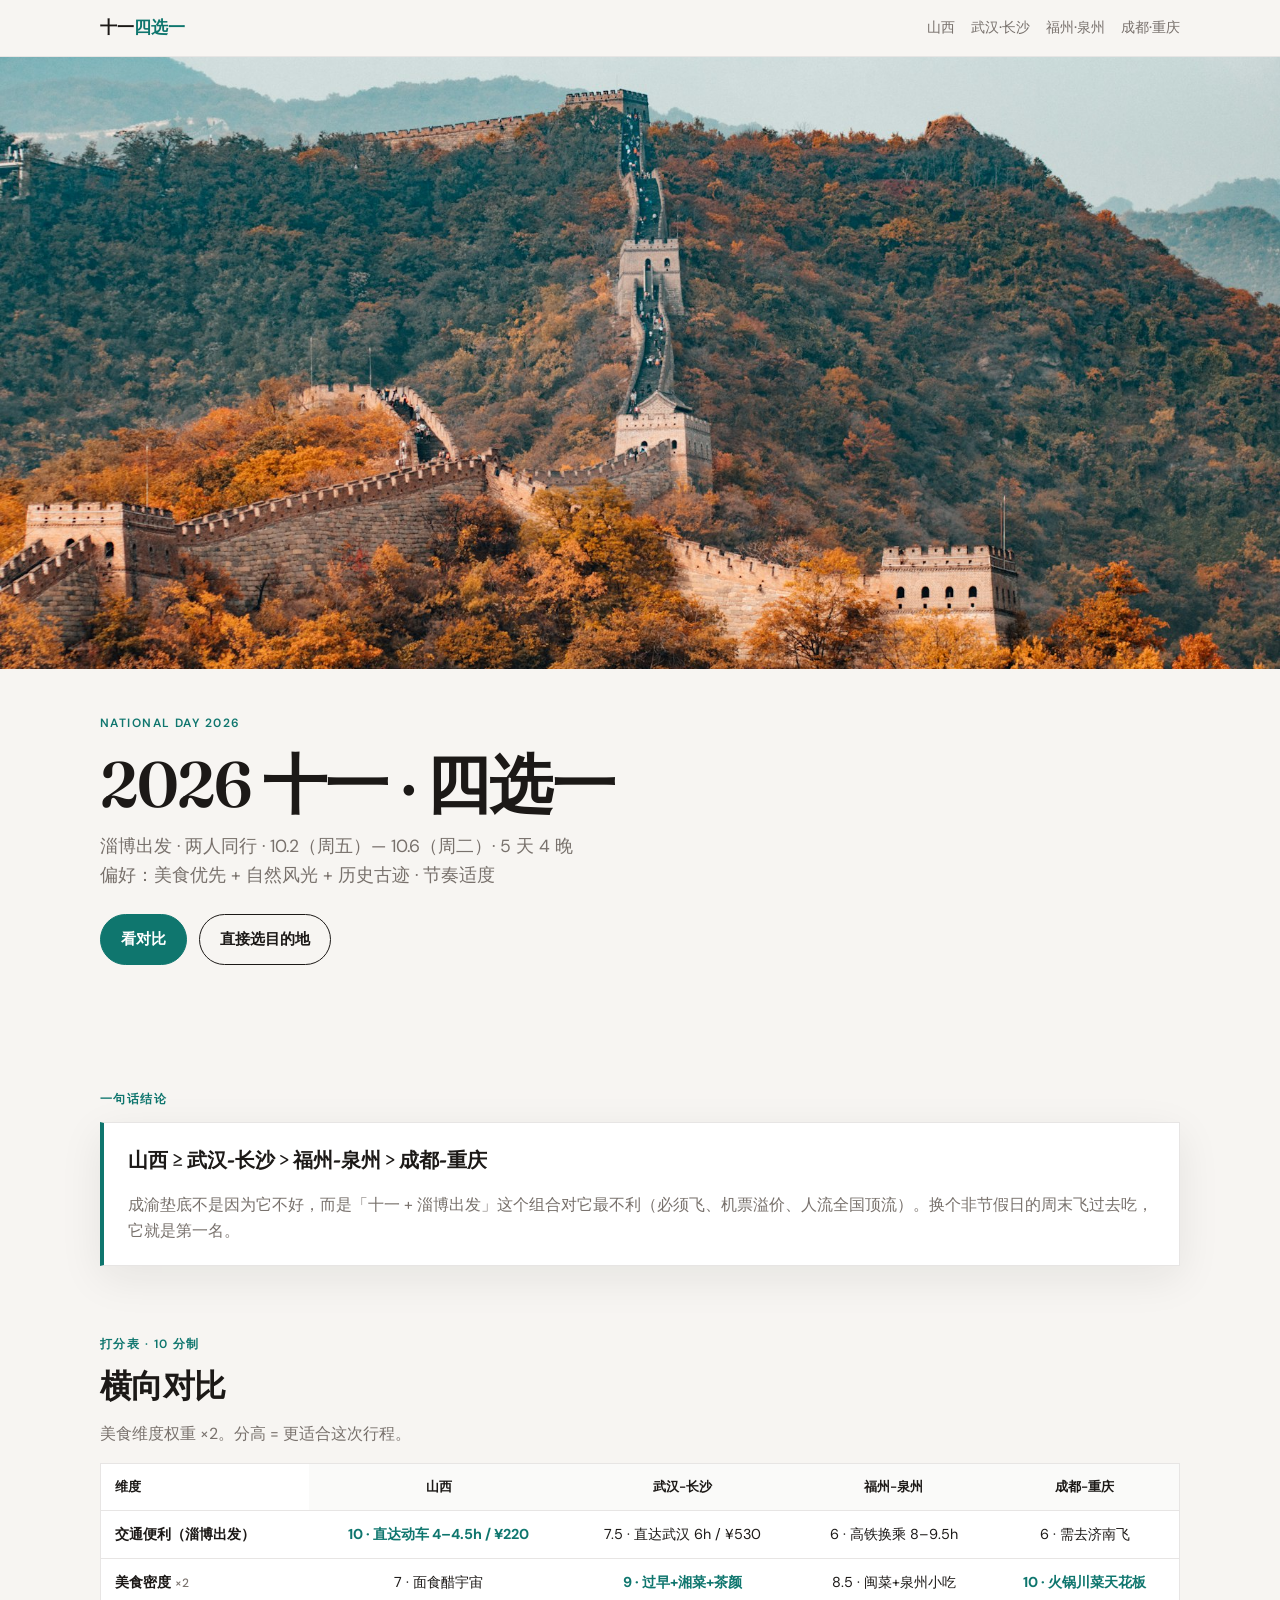
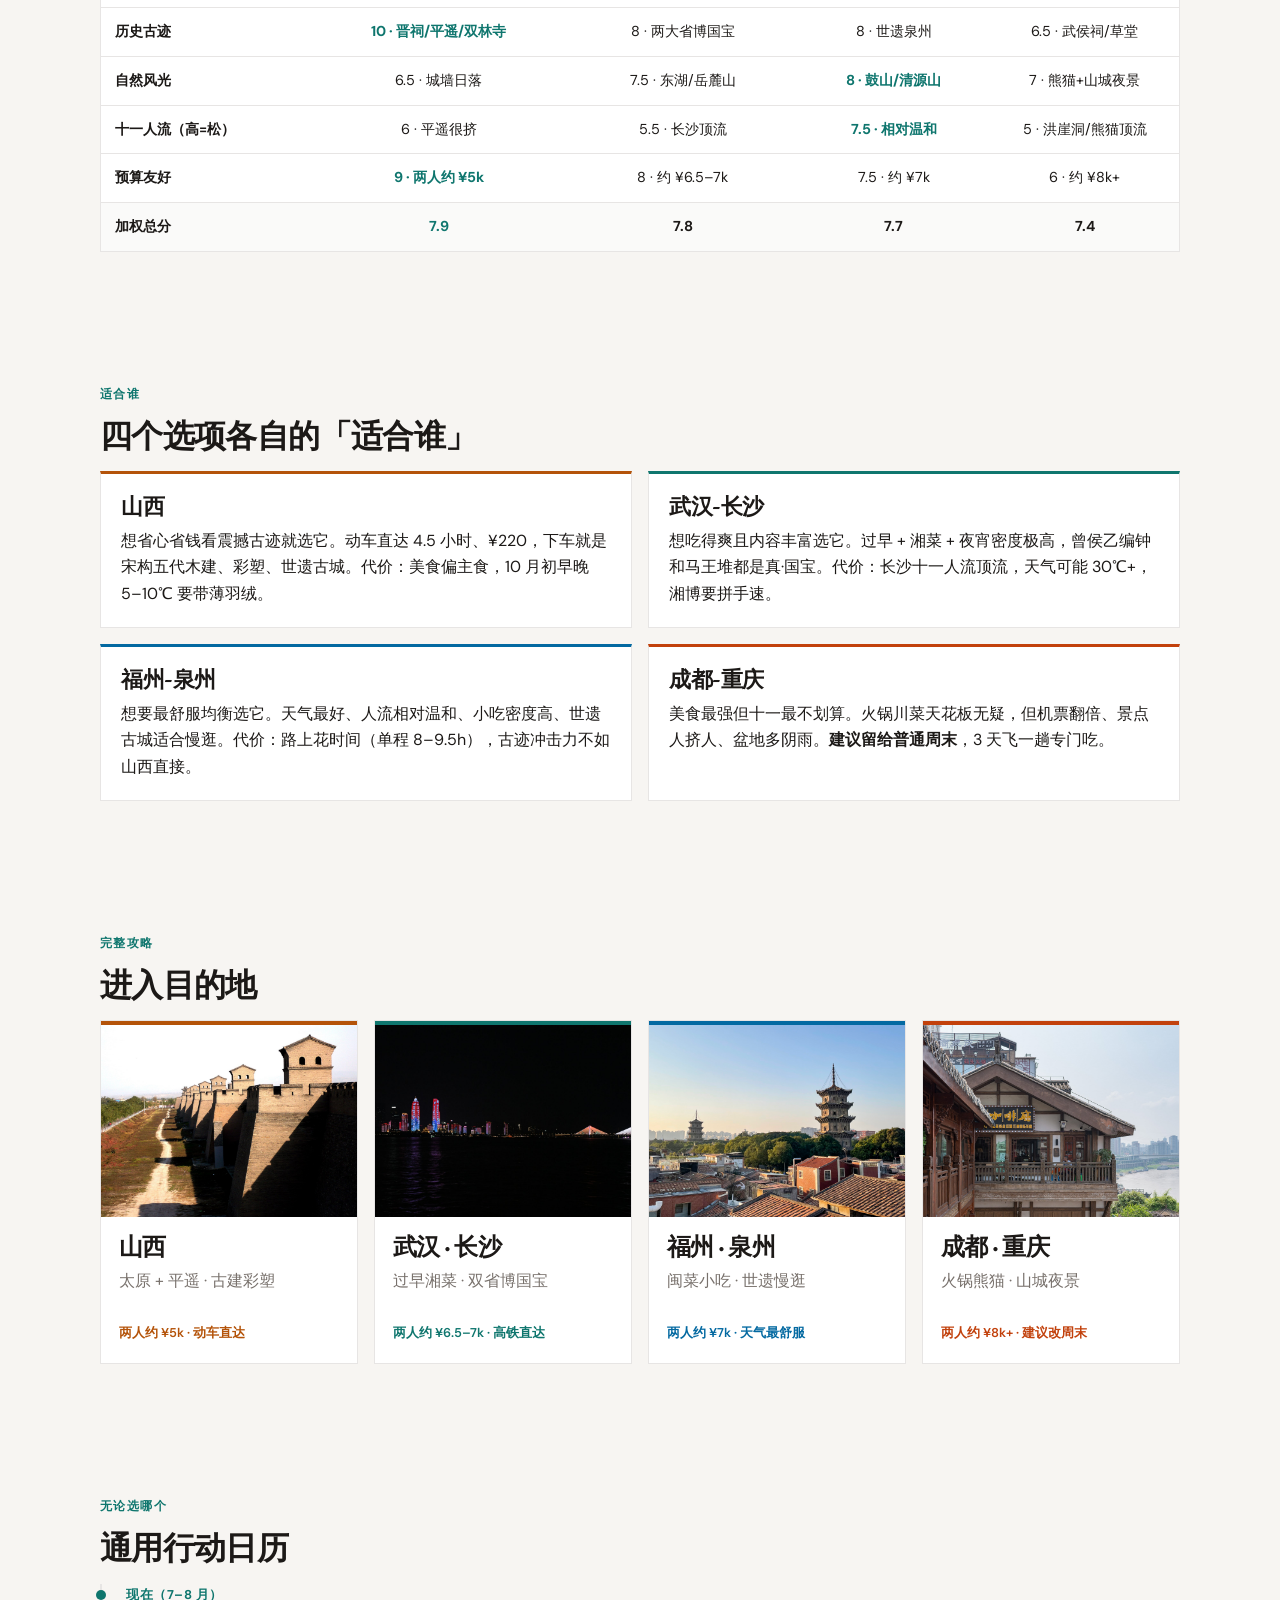
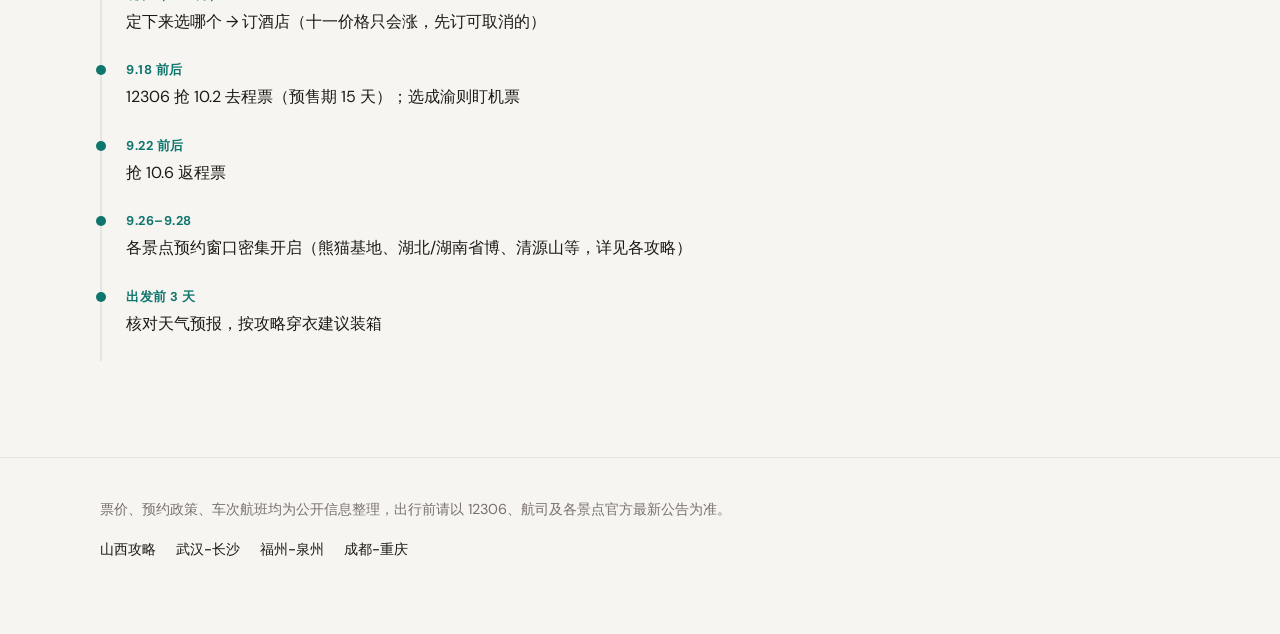
==== index.html @ 7f89a3bc "旅游攻略静态网站：山西、成都-重庆、武汉-长沙、福州-泉州 Co-Authored-By: Claude <noreply@anthropic.com>" ====
<!DOCTYPE html>
<html lang="zh-CN">
<head>
  <meta charset="UTF-8">
  <meta name="viewport" content="width=device-width, initial-scale=1">
  <title>2026 十一 · 四选一</title>
  <meta name="description" content="淄博出发 · 两人同行 · 10.2—10.6 · 山西 / 武汉-长沙 / 福州-泉州 / 成都-重庆 横向对比与完整攻略">
  <link rel="preconnect" href="https://fonts.googleapis.com">
  <link rel="preconnect" href="https://fonts.gstatic.com" crossorigin>
  <link href="https://fonts.googleapis.com/css2?family=DM+Sans:ital,opsz,wght@0,9..40,400;0,9..40,500;0,9..40,600;0,9..40,700;1,9..40,400&family=Fraunces:opsz,wght@9..144,500;9..144,600;9..144,700&display=swap" rel="stylesheet">
  <link rel="stylesheet" href="assets/css/main.css">
</head>
<body data-theme="wuhan">
  <header class="site-header">
    <div class="site-header__inner">
      <a class="brand" href="index.html">十一<span>四选一</span></a>
      <nav class="nav-links" aria-label="目的地">
        <a href="shanxi.html">山西</a>
        <a href="wuhan-changsha.html">武汉·长沙</a>
        <a href="fuzhou-quanzhou.html">福州·泉州</a>
        <a href="chengdu-chongqing.html">成都·重庆</a>
      </nav>
    </div>
  </header>

  <section class="home-hero">
    <div class="home-hero__media">
      <img src="assets/images/home/hero.jpg" alt="秋日旅行中的古城街巷氛围" width="1800" height="1012" fetchpriority="high">
    </div>
    <div class="home-hero__copy">
      <p class="eyebrow">National Day 2026</p>
      <h1 class="display">2026 十一 · 四选一</h1>
      <p class="lead">淄博出发 · 两人同行 · 10.2（周五）— 10.6（周二）· 5 天 4 晚<br>偏好：美食优先 + 自然风光 + 历史古迹 · 节奏适度</p>
      <div class="btn-group">
        <a class="btn btn-primary" href="#compare">看对比</a>
        <a class="btn" href="#destinations">直接选目的地</a>
      </div>
    </div>
  </section>

  <main>
    <section class="section" id="verdict">
      <div class="container reveal">
        <p class="eyebrow">一句话结论</p>
        <div class="verdict">
          <p><strong>山西 ≥ 武汉-长沙 &gt; 福州-泉州 &gt; 成都-重庆</strong></p>
          <p class="muted" style="margin-bottom:0">成渝垫底不是因为它不好，而是「十一 + 淄博出发」这个组合对它最不利（必须飞、机票溢价、人流全国顶流）。换个非节假日的周末飞过去吃，它就是第一名。</p>
        </div>
      </div>
    </section>

    <section class="section" id="compare" style="padding-top:0">
      <div class="container reveal">
        <p class="eyebrow">打分表 · 10 分制</p>
        <h2>横向对比</h2>
        <p class="muted">美食维度权重 ×2。分高 = 更适合这次行程。</p>
        <div class="table-scroll">
          <table class="score-table">
            <thead>
              <tr>
                <th>维度</th>
                <th>山西</th>
                <th>武汉-长沙</th>
                <th>福州-泉州</th>
                <th>成都-重庆</th>
              </tr>
            </thead>
            <tbody>
              <tr>
                <td>交通便利（淄博出发）</td>
                <td class="best">10 · 直达动车 4–4.5h / ¥220</td>
                <td>7.5 · 直达武汉 6h / ¥530</td>
                <td>6 · 高铁换乘 8–9.5h</td>
                <td>6 · 需去济南飞</td>
              </tr>
              <tr>
                <td>美食密度 <span class="weight-note">×2</span></td>
                <td>7 · 面食醋宇宙</td>
                <td class="best">9 · 过早+湘菜+茶颜</td>
                <td>8.5 · 闽菜+泉州小吃</td>
                <td class="best">10 · 火锅川菜天花板</td>
              </tr>
              <tr>
                <td>历史古迹</td>
                <td class="best">10 · 晋祠/平遥/双林寺</td>
                <td>8 · 两大省博国宝</td>
                <td>8 · 世遗泉州</td>
                <td>6.5 · 武侯祠/草堂</td>
              </tr>
              <tr>
                <td>自然风光</td>
                <td>6.5 · 城墙日落</td>
                <td>7.5 · 东湖/岳麓山</td>
                <td class="best">8 · 鼓山/清源山</td>
                <td>7 · 熊猫+山城夜景</td>
              </tr>
              <tr>
                <td>十一人流（高=松）</td>
                <td>6 · 平遥很挤</td>
                <td>5.5 · 长沙顶流</td>
                <td class="best">7.5 · 相对温和</td>
                <td>5 · 洪崖洞/熊猫顶流</td>
              </tr>
              <tr>
                <td>预算友好</td>
                <td class="best">9 · 两人约 ¥5k</td>
                <td>8 · 约 ¥6.5–7k</td>
                <td>7.5 · 约 ¥7k</td>
                <td>6 · 约 ¥8k+</td>
              </tr>
              <tr>
                <td>加权总分</td>
                <td class="best">7.9</td>
                <td>7.8</td>
                <td>7.7</td>
                <td>7.4</td>
              </tr>
            </tbody>
          </table>
        </div>
      </div>
    </section>

    <section class="section" id="fit">
      <div class="container">
        <p class="eyebrow reveal">适合谁</p>
        <h2 class="reveal">四个选项各自的「适合谁」</h2>
        <div class="fit-grid">
          <article class="fit-card reveal" style="--card-accent: var(--accent-shanxi)">
            <h3>山西</h3>
            <p>想省心省钱看震撼古迹就选它。动车直达 4.5 小时、¥220，下车就是宋构五代木建、彩塑、世遗古城。代价：美食偏主食，10 月初早晚 5–10℃ 要带薄羽绒。</p>
          </article>
          <article class="fit-card reveal" style="--card-accent: var(--accent-wuhan)">
            <h3>武汉-长沙</h3>
            <p>想吃得爽且内容丰富选它。过早 + 湘菜 + 夜宵密度极高，曾侯乙编钟和马王堆都是真·国宝。代价：长沙十一人流顶流，天气可能 30℃+，湘博要拼手速。</p>
          </article>
          <article class="fit-card reveal" style="--card-accent: var(--accent-fujian)">
            <h3>福州-泉州</h3>
            <p>想要最舒服均衡选它。天气最好、人流相对温和、小吃密度高、世遗古城适合慢逛。代价：路上花时间（单程 8–9.5h），古迹冲击力不如山西直接。</p>
          </article>
          <article class="fit-card reveal" style="--card-accent: var(--accent-chengyu)">
            <h3>成都-重庆</h3>
            <p>美食最强但十一最不划算。火锅川菜天花板无疑，但机票翻倍、景点人挤人、盆地多阴雨。<strong>建议留给普通周末</strong>，3 天飞一趟专门吃。</p>
          </article>
        </div>
      </div>
    </section>

    <section class="section" id="destinations">
      <div class="container">
        <p class="eyebrow reveal">完整攻略</p>
        <h2 class="reveal">进入目的地</h2>
        <div class="dest-grid">
          <a class="dest-card reveal" href="shanxi.html" style="--card-accent: var(--accent-shanxi)">
            <div class="dest-card__bar"></div>
            <div class="dest-card__media">
              <img src="assets/images/shanxi/hero.jpg" alt="平遥古城墙" loading="lazy" width="800" height="600">
            </div>
            <div class="dest-card__body">
              <h3 class="dest-card__name">山西</h3>
              <p class="muted">太原 + 平遥 · 古建彩塑</p>
              <span class="dest-card__tag">两人约 ¥5k · 动车直达</span>
            </div>
          </a>
          <a class="dest-card reveal" href="wuhan-changsha.html" style="--card-accent: var(--accent-wuhan)">
            <div class="dest-card__bar"></div>
            <div class="dest-card__media">
              <img src="assets/images/wuhan-changsha/hero.jpg" alt="武汉长江夜景" loading="lazy" width="800" height="600">
            </div>
            <div class="dest-card__body">
              <h3 class="dest-card__name">武汉 · 长沙</h3>
              <p class="muted">过早湘菜 · 双省博国宝</p>
              <span class="dest-card__tag">两人约 ¥6.5–7k · 高铁直达</span>
            </div>
          </a>
          <a class="dest-card reveal" href="fuzhou-quanzhou.html" style="--card-accent: var(--accent-fujian)">
            <div class="dest-card__bar"></div>
            <div class="dest-card__media">
              <img src="assets/images/fuzhou-quanzhou/hero.jpg" alt="泉州开元寺双塔" loading="lazy" width="800" height="600">
            </div>
            <div class="dest-card__body">
              <h3 class="dest-card__name">福州 · 泉州</h3>
              <p class="muted">闽菜小吃 · 世遗慢逛</p>
              <span class="dest-card__tag">两人约 ¥7k · 天气最舒服</span>
            </div>
          </a>
          <a class="dest-card reveal" href="chengdu-chongqing.html" style="--card-accent: var(--accent-chengyu)">
            <div class="dest-card__bar"></div>
            <div class="dest-card__media">
              <img src="assets/images/chengdu-chongqing/hero.jpg" alt="重庆洪崖洞夜景" loading="lazy" width="800" height="600">
            </div>
            <div class="dest-card__body">
              <h3 class="dest-card__name">成都 · 重庆</h3>
              <p class="muted">火锅熊猫 · 山城夜景</p>
              <span class="dest-card__tag">两人约 ¥8k+ · 建议改周末</span>
            </div>
          </a>
        </div>
      </div>
    </section>

    <section class="section" id="calendar">
      <div class="container reveal">
        <p class="eyebrow">无论选哪个</p>
        <h2>通用行动日历</h2>
        <ol class="timeline">
          <li>
            <time>现在（7–8 月）</time>
            定下来选哪个 → 订酒店（十一价格只会涨，先订可取消的）
          </li>
          <li>
            <time>9.18 前后</time>
            12306 抢 10.2 去程票（预售期 15 天）；选成渝则盯机票
          </li>
          <li>
            <time>9.22 前后</time>
            抢 10.6 返程票
          </li>
          <li>
            <time>9.26–9.28</time>
            各景点预约窗口密集开启（熊猫基地、湖北/湖南省博、清源山等，详见各攻略）
          </li>
          <li>
            <time>出发前 3 天</time>
            核对天气预报，按攻略穿衣建议装箱
          </li>
        </ol>
      </div>
    </section>
  </main>

  <footer class="site-footer">
    <div class="container">
      <p>票价、预约政策、车次航班均为公开信息整理，出行前请以 12306、航司及各景点官方最新公告为准。</p>
      <div class="site-footer__links">
        <a href="shanxi.html">山西攻略</a>
        <a href="wuhan-changsha.html">武汉-长沙</a>
        <a href="fuzhou-quanzhou.html">福州-泉州</a>
        <a href="chengdu-chongqing.html">成都-重庆</a>
      </div>
    </div>
  </footer>

  <script src="assets/js/main.js"></script>
</body>
</html>
---- assets/css/main.css ----
/* 2026 十一 · 四选一 — design tokens & layout */

:root {
  --bg: #f7f5f2;
  --surface: #ffffff;
  --ink: #1c1917;
  --muted: #78716c;
  --line: #e7e5e4;
  --accent: #0f766e;
  --accent-shanxi: #b45309;
  --accent-wuhan: #0f766e;
  --accent-fujian: #0369a1;
  --accent-chengyu: #c2410c;
  --radius: 4px;
  --shadow: 0 12px 40px rgba(28, 25, 23, 0.08);
  --font-display: "Fraunces", "Songti SC", "Noto Serif SC", serif;
  --font-body: "DM Sans", "PingFang SC", "Hiragino Sans GB", "Noto Sans SC", sans-serif;
  --space: clamp(1.25rem, 4vw, 2.5rem);
  --max: 1080px;
}

body[data-theme="shanxi"] { --accent: var(--accent-shanxi); }
body[data-theme="wuhan"] { --accent: var(--accent-wuhan); }
body[data-theme="fujian"] { --accent: var(--accent-fujian); }
body[data-theme="chengyu"] { --accent: var(--accent-chengyu); }

*,
*::before,
*::after {
  box-sizing: border-box;
}

html {
  scroll-behavior: smooth;
  -webkit-text-size-adjust: 100%;
}

body {
  margin: 0;
  font-family: var(--font-body);
  font-size: 1rem;
  line-height: 1.65;
  color: var(--ink);
  background: var(--bg);
}

img {
  max-width: 100%;
  height: auto;
  display: block;
}

a {
  color: var(--accent);
  text-decoration-thickness: 1px;
  text-underline-offset: 0.2em;
}

a:hover {
  color: var(--ink);
}

:focus-visible {
  outline: 2px solid var(--accent);
  outline-offset: 3px;
}

h1, h2, h3, .display {
  font-family: var(--font-display);
  font-weight: 600;
  line-height: 1.2;
  letter-spacing: -0.02em;
}

h1 { font-size: clamp(2.2rem, 7vw, 3.6rem); margin: 0 0 0.6rem; }
h2 { font-size: clamp(1.5rem, 4vw, 2rem); margin: 0 0 1rem; }
h3 { font-size: 1.15rem; margin: 0 0 0.5rem; }

p { margin: 0 0 1rem; }
ul, ol { margin: 0 0 1rem; padding-left: 1.2rem; }
li + li { margin-top: 0.35rem; }

.container {
  width: min(100% - 2.5rem, var(--max));
  margin-inline: auto;
}

.section {
  padding: calc(var(--space) * 1.6) 0;
}

.eyebrow {
  display: inline-block;
  font-size: 0.75rem;
  font-weight: 600;
  letter-spacing: 0.12em;
  text-transform: uppercase;
  color: var(--accent);
  margin-bottom: 0.75rem;
}

.muted { color: var(--muted); }
.lead { font-size: 1.1rem; color: var(--muted); max-width: 40rem; }

/* Header */
.site-header {
  position: sticky;
  top: 0;
  z-index: 40;
  background: rgba(247, 245, 242, 0.92);
  backdrop-filter: blur(10px);
  border-bottom: 1px solid var(--line);
}

.site-header__inner {
  display: flex;
  align-items: center;
  gap: 1rem;
  min-height: 3.5rem;
  width: min(100% - 2rem, var(--max));
  margin-inline: auto;
}

.brand {
  font-family: var(--font-display);
  font-weight: 600;
  font-size: 1.05rem;
  color: var(--ink);
  text-decoration: none;
  white-space: nowrap;
  flex-shrink: 0;
}

.brand span {
  color: var(--accent);
}

.nav-links {
  display: flex;
  gap: 0.15rem 1rem;
  overflow-x: auto;
  -webkit-overflow-scrolling: touch;
  scrollbar-width: none;
  margin-left: auto;
  padding: 0.5rem 0;
}

.nav-links::-webkit-scrollbar { display: none; }

.nav-links a {
  color: var(--muted);
  text-decoration: none;
  font-size: 0.9rem;
  font-weight: 500;
  white-space: nowrap;
}

.nav-links a:hover,
.nav-links a.is-active {
  color: var(--ink);
}

/* Buttons */
.btn {
  display: inline-flex;
  align-items: center;
  justify-content: center;
  gap: 0.4rem;
  padding: 0.75rem 1.25rem;
  border-radius: 999px;
  border: 1px solid var(--ink);
  background: transparent;
  color: var(--ink);
  font: inherit;
  font-weight: 600;
  font-size: 0.95rem;
  text-decoration: none;
  cursor: pointer;
  transition: background 0.2s, color 0.2s, transform 0.2s;
}

.btn:hover {
  background: var(--ink);
  color: var(--bg);
  text-decoration: none;
}

.btn-primary {
  background: var(--accent);
  border-color: var(--accent);
  color: #fff;
}

.btn-primary:hover {
  background: var(--ink);
  border-color: var(--ink);
  color: #fff;
}

.btn-group {
  display: flex;
  flex-wrap: wrap;
  gap: 0.75rem;
  margin-top: 1.5rem;
}

/* Home hero — full bleed image, text below (no overlays) */
.home-hero {
  padding: 0;
}

.home-hero__media {
  width: 100%;
  aspect-ratio: 16 / 9;
  max-height: min(68vh, 620px);
  overflow: hidden;
  background: #ddd;
}

.home-hero__media img {
  width: 100%;
  height: 100%;
  object-fit: cover;
}

.home-hero__copy {
  width: min(100% - 2.5rem, var(--max));
  margin: 0 auto;
  padding: var(--space) 0 calc(var(--space) * 1.4);
}

.home-hero__copy .display {
  font-size: clamp(2.4rem, 8vw, 4rem);
}

/* Verdict */
.verdict {
  background: var(--surface);
  border: 1px solid var(--line);
  border-left: 4px solid var(--accent);
  padding: 1.25rem 1.5rem;
  box-shadow: var(--shadow);
}

.verdict strong {
  font-family: var(--font-display);
  font-size: 1.25rem;
}

/* Tables */
.table-scroll {
  overflow-x: auto;
  -webkit-overflow-scrolling: touch;
  border: 1px solid var(--line);
  background: var(--surface);
}

.score-table {
  width: 100%;
  border-collapse: collapse;
  font-size: 0.9rem;
  min-width: 640px;
}

.score-table th,
.score-table td {
  padding: 0.75rem 0.9rem;
  text-align: center;
  border-bottom: 1px solid var(--line);
  white-space: nowrap;
}

.score-table th:first-child,
.score-table td:first-child {
  text-align: left;
  position: sticky;
  left: 0;
  background: var(--surface);
  font-weight: 600;
  z-index: 1;
  box-shadow: 4px 0 8px -6px rgba(0, 0, 0, 0.15);
}

.score-table thead th {
  background: #fafaf9;
  font-weight: 600;
  font-size: 0.8rem;
}

.score-table tbody tr:last-child td {
  border-bottom: 0;
  font-weight: 700;
  background: #fafaf9;
}

.score-table .best {
  color: var(--accent);
  font-weight: 700;
}

.weight-note {
  font-size: 0.75rem;
  font-weight: 500;
  color: var(--muted);
}

/* Fit cards / destination cards */
.fit-grid,
.dest-grid {
  display: grid;
  gap: 1rem;
}

@media (min-width: 640px) {
  .fit-grid { grid-template-columns: 1fr 1fr; }
  .dest-grid { grid-template-columns: 1fr 1fr; }
}

@media (min-width: 960px) {
  .dest-grid { grid-template-columns: repeat(4, 1fr); }
}

.fit-card {
  background: var(--surface);
  border: 1px solid var(--line);
  padding: 1.25rem;
  border-top: 3px solid var(--card-accent, var(--accent));
}

.fit-card h3 {
  font-family: var(--font-display);
  font-size: 1.35rem;
}

.fit-card p:last-child { margin-bottom: 0; }

.dest-card {
  display: flex;
  flex-direction: column;
  text-decoration: none;
  color: inherit;
  background: var(--surface);
  border: 1px solid var(--line);
  overflow: hidden;
  transition: transform 0.25s ease, box-shadow 0.25s ease;
}

.dest-card:hover {
  transform: translateY(-4px);
  box-shadow: var(--shadow);
  color: inherit;
  text-decoration: none;
}

.dest-card__bar {
  height: 4px;
  background: var(--card-accent, var(--accent));
}

.dest-card__media {
  aspect-ratio: 4 / 3;
  overflow: hidden;
  background: #ddd;
}

.dest-card__media img {
  width: 100%;
  height: 100%;
  object-fit: cover;
  transition: transform 0.4s ease;
}

.dest-card:hover .dest-card__media img {
  transform: scale(1.04);
}

.dest-card__body {
  padding: 1rem 1.1rem 1.25rem;
  flex: 1;
  display: flex;
  flex-direction: column;
}

.dest-card__name {
  font-family: var(--font-display);
  font-size: 1.5rem;
  margin: 0 0 0.35rem;
}

.dest-card__tag {
  display: inline-block;
  margin-top: auto;
  padding-top: 0.75rem;
  font-size: 0.8rem;
  font-weight: 600;
  color: var(--card-accent, var(--accent));
}

/* Timeline */
.timeline {
  list-style: none;
  padding: 0;
  margin: 0;
  border-left: 2px solid var(--line);
}

.timeline li {
  position: relative;
  padding: 0 0 1.5rem 1.5rem;
  margin: 0;
}

.timeline li::before {
  content: "";
  position: absolute;
  left: -6px;
  top: 0.4rem;
  width: 10px;
  height: 10px;
  border-radius: 50%;
  background: var(--accent);
}

.timeline time {
  display: block;
  font-size: 0.8rem;
  font-weight: 700;
  letter-spacing: 0.04em;
  color: var(--accent);
  margin-bottom: 0.25rem;
}

/* Page hero (detail) */
.page-hero {
  padding: 0;
}

.page-hero__media {
  width: 100%;
  aspect-ratio: 16 / 10;
  max-height: min(56vh, 520px);
  overflow: hidden;
  background: #ddd;
}

.page-hero__media img {
  width: 100%;
  height: 100%;
  object-fit: cover;
}

.page-hero__copy {
  width: min(100% - 2.5rem, var(--max));
  margin: 0 auto;
  padding: 1.5rem 0 0.5rem;
}

.accent-bar {
  display: block;
  width: 3rem;
  height: 4px;
  background: var(--accent);
  margin-bottom: 1rem;
}

.page-hero__copy .display {
  font-size: clamp(2.4rem, 8vw, 3.8rem);
}

/* TOC */
.toc {
  position: sticky;
  top: 3.5rem;
  z-index: 30;
  background: rgba(247, 245, 242, 0.96);
  backdrop-filter: blur(8px);
  border-bottom: 1px solid var(--line);
  margin-bottom: 0.5rem;
}

.toc__inner {
  display: flex;
  gap: 0.25rem 1.1rem;
  overflow-x: auto;
  -webkit-overflow-scrolling: touch;
  scrollbar-width: none;
  width: min(100% - 2rem, var(--max));
  margin-inline: auto;
  padding: 0.7rem 0;
}

.toc__inner::-webkit-scrollbar { display: none; }

.toc a {
  color: var(--muted);
  text-decoration: none;
  font-size: 0.85rem;
  font-weight: 500;
  white-space: nowrap;
  padding-bottom: 0.15rem;
  border-bottom: 2px solid transparent;
}

.toc a.is-active,
.toc a:hover {
  color: var(--ink);
  border-bottom-color: var(--accent);
}

/* Highlight mosaic */
.mosaic {
  display: grid;
  gap: 1rem;
}

@media (min-width: 720px) {
  .mosaic { grid-template-columns: repeat(3, 1fr); }
}

.mosaic-card {
  background: var(--surface);
  border: 1px solid var(--line);
  overflow: hidden;
}

.mosaic-card img {
  width: 100%;
  aspect-ratio: 4 / 3;
  object-fit: cover;
}

.mosaic-card__body {
  padding: 1rem 1.1rem 1.2rem;
}

.mosaic-card__body p:last-child { margin-bottom: 0; }

/* Day cards / itinerary */
.itinerary-desktop { display: none; }
.itinerary-mobile { display: grid; gap: 0.75rem; }

@media (min-width: 800px) {
  .itinerary-desktop { display: block; }
  .itinerary-mobile { display: none; }
}

.day-card {
  background: var(--surface);
  border: 1px solid var(--line);
  padding: 1rem 1.1rem;
}

.day-card__date {
  font-size: 0.8rem;
  font-weight: 700;
  color: var(--accent);
  margin-bottom: 0.35rem;
}

.day-card dl {
  margin: 0;
  display: grid;
  gap: 0.5rem;
}

.day-card dt {
  font-size: 0.75rem;
  font-weight: 700;
  letter-spacing: 0.06em;
  text-transform: uppercase;
  color: var(--muted);
}

.day-card dd {
  margin: 0.15rem 0 0;
}

.schedule-table {
  width: 100%;
  border-collapse: collapse;
  background: var(--surface);
  border: 1px solid var(--line);
  font-size: 0.9rem;
}

.schedule-table th,
.schedule-table td {
  padding: 0.75rem 0.9rem;
  border-bottom: 1px solid var(--line);
  text-align: left;
  vertical-align: top;
}

.schedule-table thead th {
  background: #fafaf9;
  font-size: 0.8rem;
}

.schedule-table tbody tr:last-child td { border-bottom: 0; }

/* Day detail blocks */
.day-block {
  padding: 1.25rem 0;
  border-bottom: 1px solid var(--line);
}

.day-block:last-child { border-bottom: 0; }

.day-block h3 {
  font-family: var(--font-display);
  font-size: 1.35rem;
  color: var(--accent);
}

/* Food grid */
.food-grid {
  display: grid;
  grid-template-columns: 1fr 1fr;
  gap: 0.85rem;
}

@media (min-width: 720px) {
  .food-grid { grid-template-columns: repeat(3, 1fr); }
}

.food-card {
  background: var(--surface);
  border: 1px solid var(--line);
  overflow: hidden;
}

.food-card img {
  width: 100%;
  aspect-ratio: 1;
  object-fit: cover;
}

.food-card figcaption {
  padding: 0.7rem 0.85rem 0.9rem;
  font-size: 0.9rem;
  font-weight: 600;
}

/* Callout / tips */
.callout {
  background: var(--surface);
  border: 1px solid var(--line);
  border-left: 4px solid var(--accent);
  padding: 1.1rem 1.25rem;
  margin-bottom: 1rem;
}

.callout h3 { margin-top: 0; }

.panel {
  background: var(--surface);
  border: 1px solid var(--line);
  padding: 1.25rem 1.35rem;
  margin-bottom: 1rem;
}

.panel h3 { margin-top: 0; }

/* Footer */
.site-footer {
  margin-top: 2rem;
  padding: 2.5rem 0 3rem;
  border-top: 1px solid var(--line);
  color: var(--muted);
  font-size: 0.9rem;
}

.site-footer__links {
  display: flex;
  flex-wrap: wrap;
  gap: 0.75rem 1.25rem;
  margin: 1rem 0 1.5rem;
}

.site-footer__links a {
  color: var(--ink);
  text-decoration: none;
  font-weight: 500;
}

.site-footer__links a:hover {
  color: var(--accent);
}

/* Reveal motion */
.reveal {
  opacity: 0;
  transform: translateY(16px);
  transition: opacity 0.55s ease, transform 0.55s ease;
}

.reveal.is-visible {
  opacity: 1;
  transform: none;
}

@media (prefers-reduced-motion: reduce) {
  html { scroll-behavior: auto; }
  .reveal {
    opacity: 1;
    transform: none;
    transition: none;
  }
  .dest-card,
  .dest-card__media img,
  .btn {
    transition: none;
  }
}
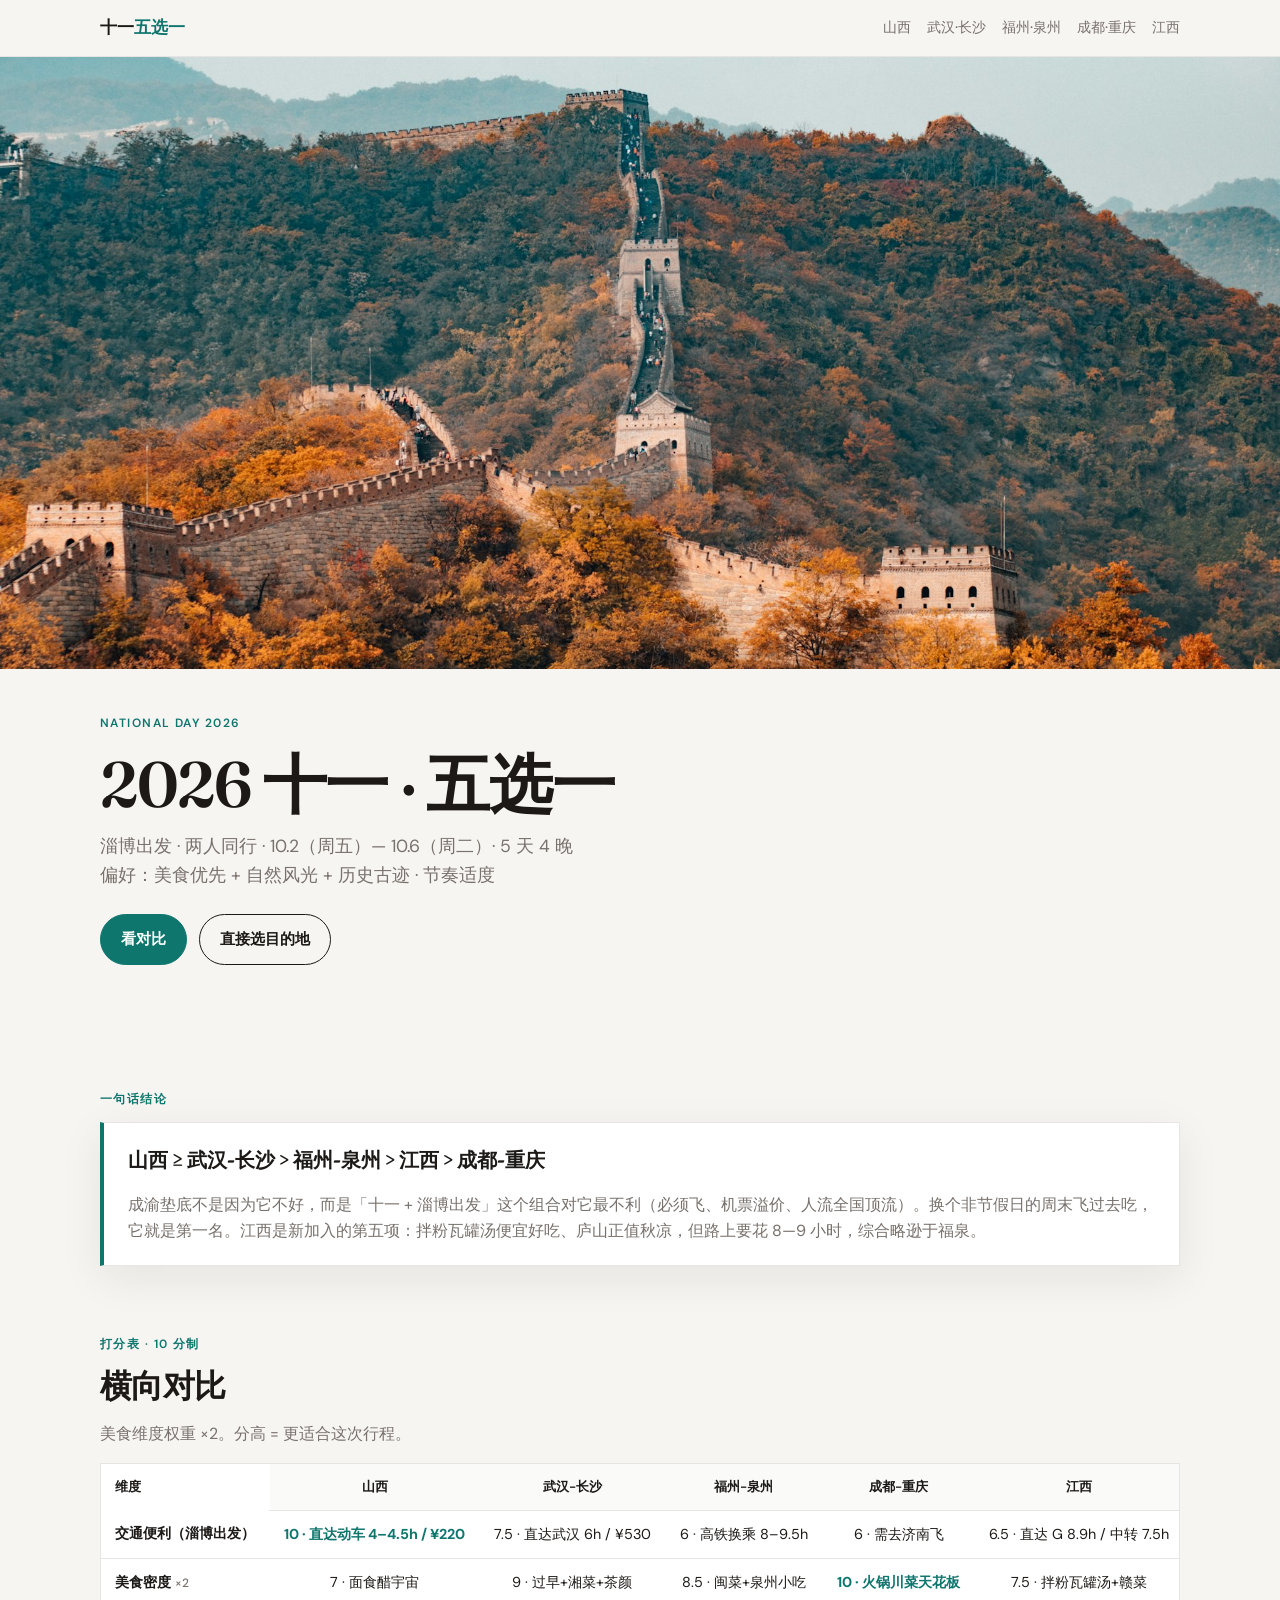
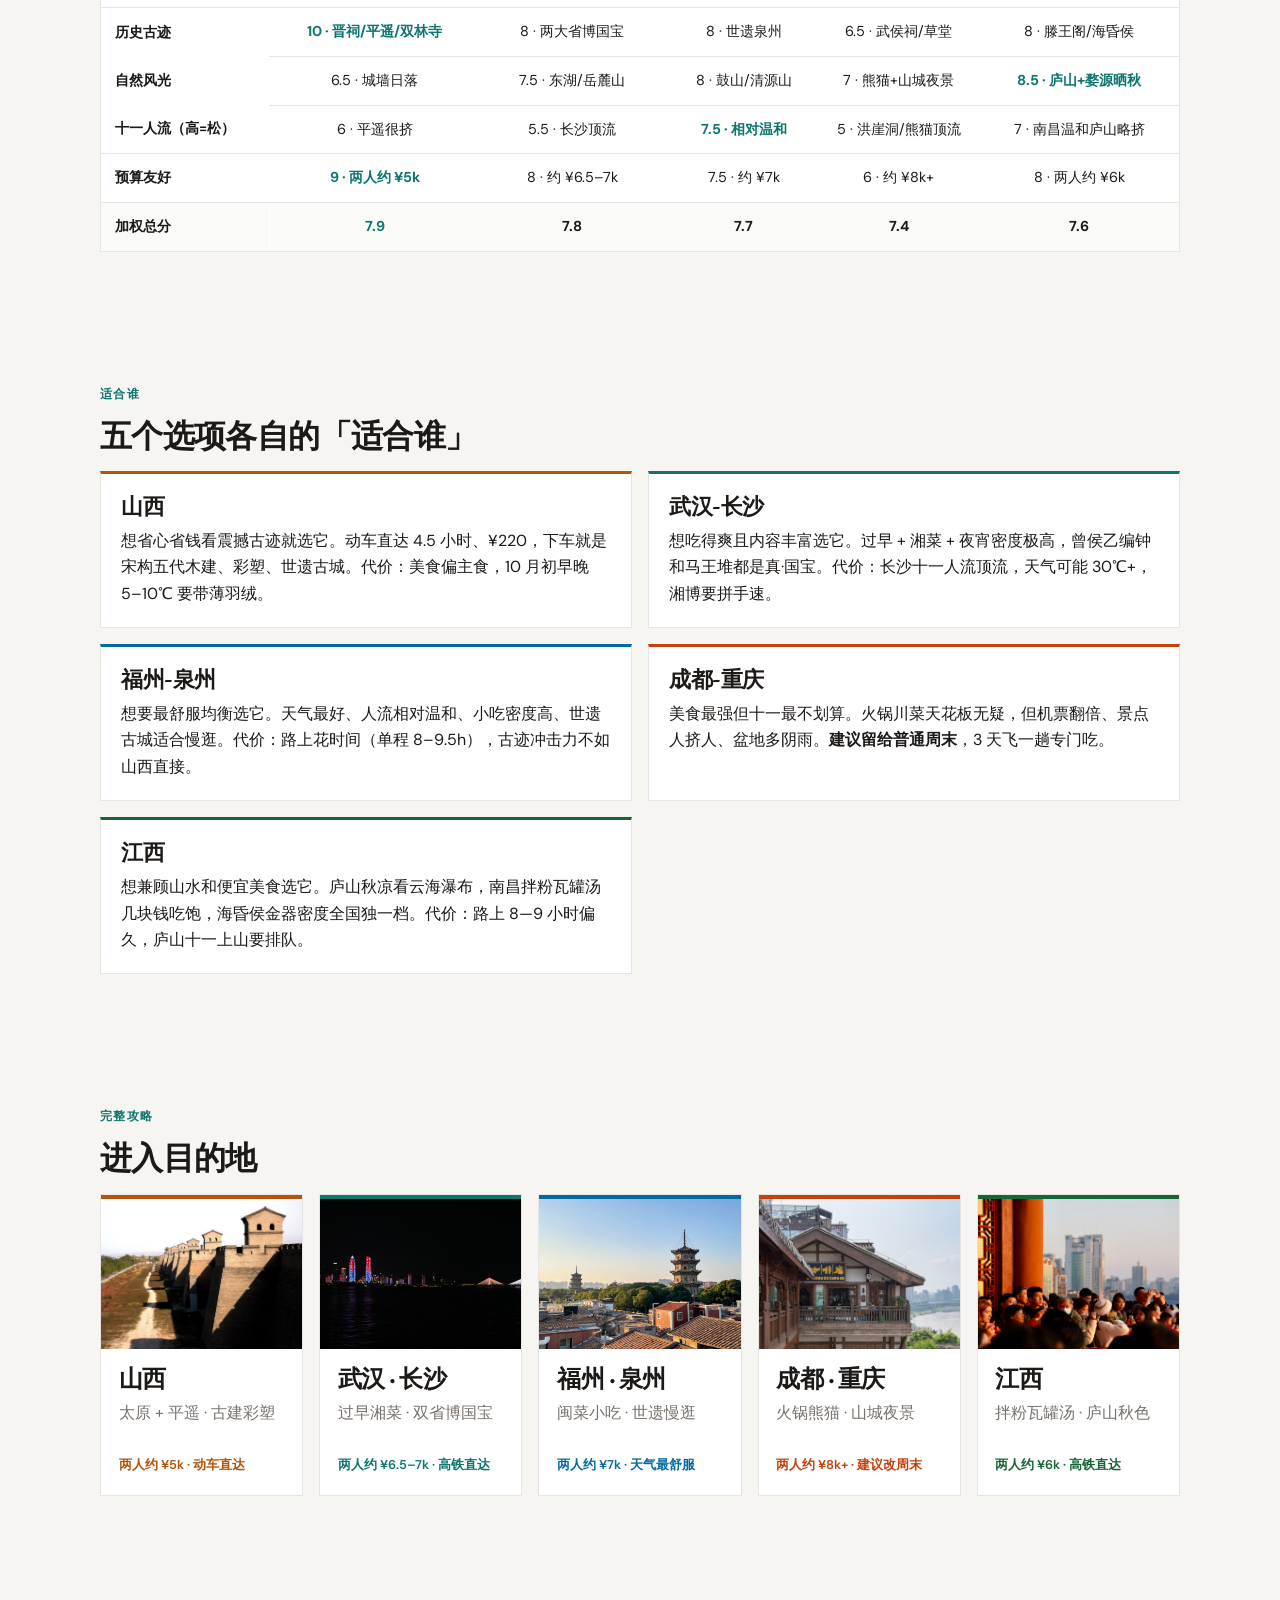
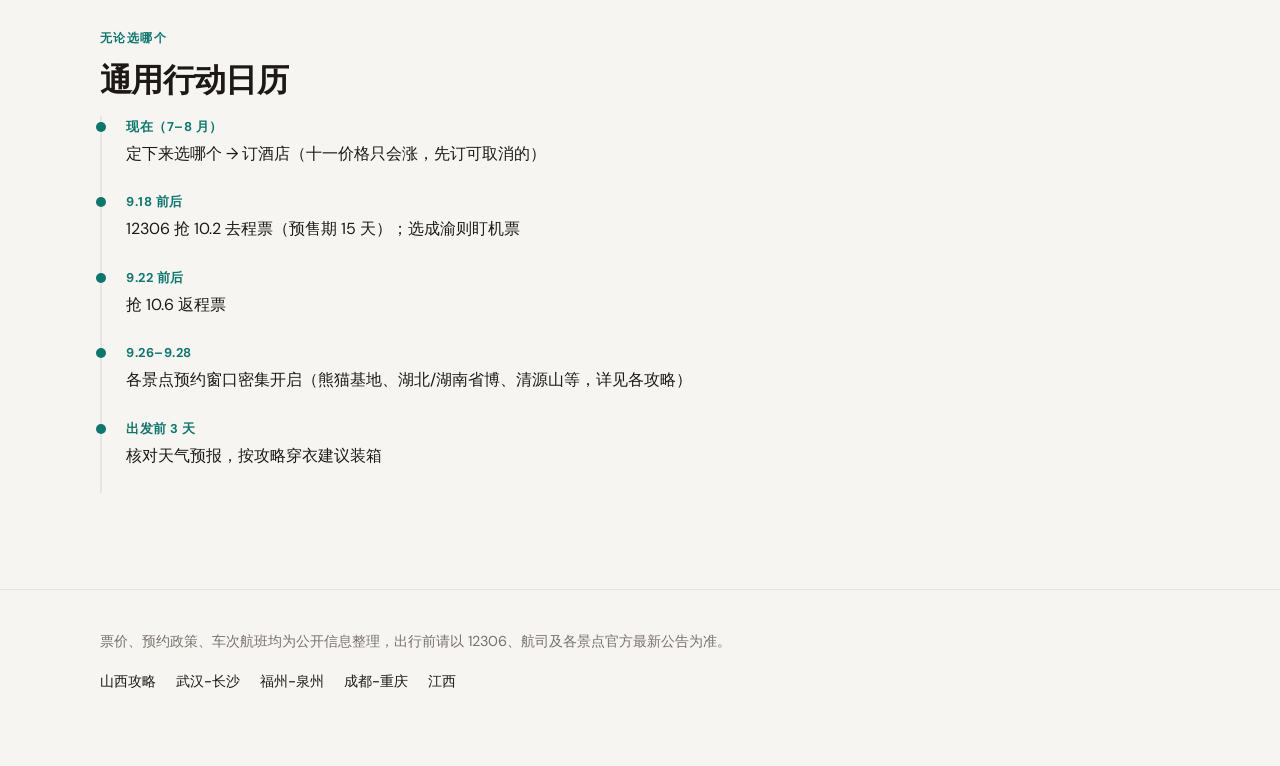
==== commit 0cb6014b: "新增江西（南昌+庐山）第五选项：四选一升级为五选一 - 新增 jiangxi.html 完整攻略页 + 8 张配图（维基共享资源） - 首页打分表/适合谁/入口卡/结论加江西，加权总分 7.6 列第四" ====
--- a/index.html
+++ b/index.html
@@ -3,22 +3,26 @@
 <head>
   <meta charset="UTF-8">
   <meta name="viewport" content="width=device-width, initial-scale=1">
-  <title>2026 十一 · 四选一</title>
-  <meta name="description" content="淄博出发 · 两人同行 · 10.2—10.6 · 山西 / 武汉-长沙 / 福州-泉州 / 成都-重庆 横向对比与完整攻略">
+  <title>2026 十一 · 五选一</title>
+  <meta name="description" content="淄博出发 · 两人同行 · 10.2—10.6 · 山西 / 武汉-长沙 / 福州-泉州 / 成都-重庆 / 江西 横向对比与完整攻略">
   <link rel="preconnect" href="https://fonts.googleapis.com">
   <link rel="preconnect" href="https://fonts.gstatic.com" crossorigin>
   <link href="https://fonts.googleapis.com/css2?family=DM+Sans:ital,opsz,wght@0,9..40,400;0,9..40,500;0,9..40,600;0,9..40,700;1,9..40,400&family=Fraunces:opsz,wght@9..144,500;9..144,600;9..144,700&display=swap" rel="stylesheet">
+  <link rel="icon" type="image/svg+xml" href="./favicon.svg">
+  <link rel="alternate icon" type="image/png" href="./favicon-180.png">
+  <link rel="apple-touch-icon" href="./favicon-180.png">
   <link rel="stylesheet" href="assets/css/main.css">
 </head>
 <body data-theme="wuhan">
   <header class="site-header">
     <div class="site-header__inner">
-      <a class="brand" href="index.html">十一<span>四选一</span></a>
+      <a class="brand" href="index.html">十一<span>五选一</span></a>
       <nav class="nav-links" aria-label="目的地">
         <a href="shanxi.html">山西</a>
         <a href="wuhan-changsha.html">武汉·长沙</a>
         <a href="fuzhou-quanzhou.html">福州·泉州</a>
         <a href="chengdu-chongqing.html">成都·重庆</a>
+        <a href="jiangxi.html">江西</a>
       </nav>
     </div>
   </header>
@@ -29,7 +33,7 @@
     </div>
     <div class="home-hero__copy">
       <p class="eyebrow">National Day 2026</p>
-      <h1 class="display">2026 十一 · 四选一</h1>
+      <h1 class="display">2026 十一 · 五选一</h1>
       <p class="lead">淄博出发 · 两人同行 · 10.2（周五）— 10.6（周二）· 5 天 4 晚<br>偏好：美食优先 + 自然风光 + 历史古迹 · 节奏适度</p>
       <div class="btn-group">
         <a class="btn btn-primary" href="#compare">看对比</a>
@@ -43,8 +47,8 @@
       <div class="container reveal">
         <p class="eyebrow">一句话结论</p>
         <div class="verdict">
-          <p><strong>山西 ≥ 武汉-长沙 &gt; 福州-泉州 &gt; 成都-重庆</strong></p>
-          <p class="muted" style="margin-bottom:0">成渝垫底不是因为它不好，而是「十一 + 淄博出发」这个组合对它最不利（必须飞、机票溢价、人流全国顶流）。换个非节假日的周末飞过去吃，它就是第一名。</p>
+          <p><strong>山西 ≥ 武汉-长沙 &gt; 福州-泉州 &gt; 江西 &gt; 成都-重庆</strong></p>
+          <p class="muted" style="margin-bottom:0">成渝垫底不是因为它不好，而是「十一 + 淄博出发」这个组合对它最不利（必须飞、机票溢价、人流全国顶流）。换个非节假日的周末飞过去吃，它就是第一名。江西是新加入的第五项：拌粉瓦罐汤便宜好吃、庐山正值秋凉，但路上要花 8—9 小时，综合略逊于福泉。</p>
         </div>
       </div>
     </section>
@@ -63,6 +67,7 @@
                 <th>武汉-长沙</th>
                 <th>福州-泉州</th>
                 <th>成都-重庆</th>
+                <th>江西</th>
               </tr>
             </thead>
             <tbody>
@@ -72,13 +77,15 @@
                 <td>7.5 · 直达武汉 6h / ¥530</td>
                 <td>6 · 高铁换乘 8–9.5h</td>
                 <td>6 · 需去济南飞</td>
+                <td>6.5 · 直达 G 8.9h / 中转 7.5h</td>
               </tr>
               <tr>
                 <td>美食密度 <span class="weight-note">×2</span></td>
                 <td>7 · 面食醋宇宙</td>
-                <td class="best">9 · 过早+湘菜+茶颜</td>
+                <td>9 · 过早+湘菜+茶颜</td>
                 <td>8.5 · 闽菜+泉州小吃</td>
                 <td class="best">10 · 火锅川菜天花板</td>
+                <td>7.5 · 拌粉瓦罐汤+赣菜</td>
               </tr>
               <tr>
                 <td>历史古迹</td>
@@ -86,13 +93,15 @@
                 <td>8 · 两大省博国宝</td>
                 <td>8 · 世遗泉州</td>
                 <td>6.5 · 武侯祠/草堂</td>
+                <td>8 · 滕王阁/海昏侯</td>
               </tr>
               <tr>
                 <td>自然风光</td>
                 <td>6.5 · 城墙日落</td>
                 <td>7.5 · 东湖/岳麓山</td>
-                <td class="best">8 · 鼓山/清源山</td>
+                <td>8 · 鼓山/清源山</td>
                 <td>7 · 熊猫+山城夜景</td>
+                <td class="best">8.5 · 庐山+婺源晒秋</td>
               </tr>
               <tr>
                 <td>十一人流（高=松）</td>
@@ -100,6 +109,7 @@
                 <td>5.5 · 长沙顶流</td>
                 <td class="best">7.5 · 相对温和</td>
                 <td>5 · 洪崖洞/熊猫顶流</td>
+                <td>7 · 南昌温和庐山略挤</td>
               </tr>
               <tr>
                 <td>预算友好</td>
@@ -107,6 +117,7 @@
                 <td>8 · 约 ¥6.5–7k</td>
                 <td>7.5 · 约 ¥7k</td>
                 <td>6 · 约 ¥8k+</td>
+                <td>8 · 两人约 ¥6k</td>
               </tr>
               <tr>
                 <td>加权总分</td>
@@ -114,6 +125,7 @@
                 <td>7.8</td>
                 <td>7.7</td>
                 <td>7.4</td>
+                <td>7.6</td>
               </tr>
             </tbody>
           </table>
@@ -124,7 +136,7 @@
     <section class="section" id="fit">
       <div class="container">
         <p class="eyebrow reveal">适合谁</p>
-        <h2 class="reveal">四个选项各自的「适合谁」</h2>
+        <h2 class="reveal">五个选项各自的「适合谁」</h2>
         <div class="fit-grid">
           <article class="fit-card reveal" style="--card-accent: var(--accent-shanxi)">
             <h3>山西</h3>
@@ -141,6 +153,10 @@
           <article class="fit-card reveal" style="--card-accent: var(--accent-chengyu)">
             <h3>成都-重庆</h3>
             <p>美食最强但十一最不划算。火锅川菜天花板无疑，但机票翻倍、景点人挤人、盆地多阴雨。<strong>建议留给普通周末</strong>，3 天飞一趟专门吃。</p>
+          </article>
+          <article class="fit-card reveal" style="--card-accent: var(--accent-jiangxi)">
+            <h3>江西</h3>
+            <p>想兼顾山水和便宜美食选它。庐山秋凉看云海瀑布，南昌拌粉瓦罐汤几块钱吃饱，海昏侯金器密度全国独一档。代价：路上 8—9 小时偏久，庐山十一上山要排队。</p>
           </article>
         </div>
       </div>
@@ -193,6 +209,17 @@
               <h3 class="dest-card__name">成都 · 重庆</h3>
               <p class="muted">火锅熊猫 · 山城夜景</p>
               <span class="dest-card__tag">两人约 ¥8k+ · 建议改周末</span>
+            </div>
+          </a>
+          <a class="dest-card reveal" href="jiangxi.html" style="--card-accent: var(--accent-jiangxi)">
+            <div class="dest-card__bar"></div>
+            <div class="dest-card__media">
+              <img src="assets/images/jiangxi/hero.jpg" alt="滕王阁暮色" loading="lazy" width="1920" height="1280">
+            </div>
+            <div class="dest-card__body">
+              <h3 class="dest-card__name">江西</h3>
+              <p class="muted">拌粉瓦罐汤 · 庐山秋色</p>
+              <span class="dest-card__tag">两人约 ¥6k · 高铁直达</span>
             </div>
           </a>
         </div>
@@ -237,6 +264,7 @@
         <a href="wuhan-changsha.html">武汉-长沙</a>
         <a href="fuzhou-quanzhou.html">福州-泉州</a>
         <a href="chengdu-chongqing.html">成都-重庆</a>
+        <a href="jiangxi.html">江西</a>
       </div>
     </div>
   </footer>
--- a/assets/css/main.css
+++ b/assets/css/main.css
@@ -1,4 +1,4 @@
-/* 2026 十一 · 四选一 — design tokens & layout */
+/* 2026 十一 · 五选一 — design tokens & layout */
 
 :root {
   --bg: #f7f5f2;
@@ -11,6 +11,7 @@
   --accent-wuhan: #0f766e;
   --accent-fujian: #0369a1;
   --accent-chengyu: #c2410c;
+  --accent-jiangxi: #166534;
   --radius: 4px;
   --shadow: 0 12px 40px rgba(28, 25, 23, 0.08);
   --font-display: "Fraunces", "Songti SC", "Noto Serif SC", serif;
@@ -23,6 +24,7 @@
 body[data-theme="wuhan"] { --accent: var(--accent-wuhan); }
 body[data-theme="fujian"] { --accent: var(--accent-fujian); }
 body[data-theme="chengyu"] { --accent: var(--accent-chengyu); }
+body[data-theme="jiangxi"] { --accent: var(--accent-jiangxi); }
 
 *,
 *::before,
@@ -317,7 +319,7 @@
 }
 
 @media (min-width: 960px) {
-  .dest-grid { grid-template-columns: repeat(4, 1fr); }
+  .dest-grid { grid-template-columns: repeat(auto-fit, minmax(190px, 1fr)); }
 }
 
 .fit-card {
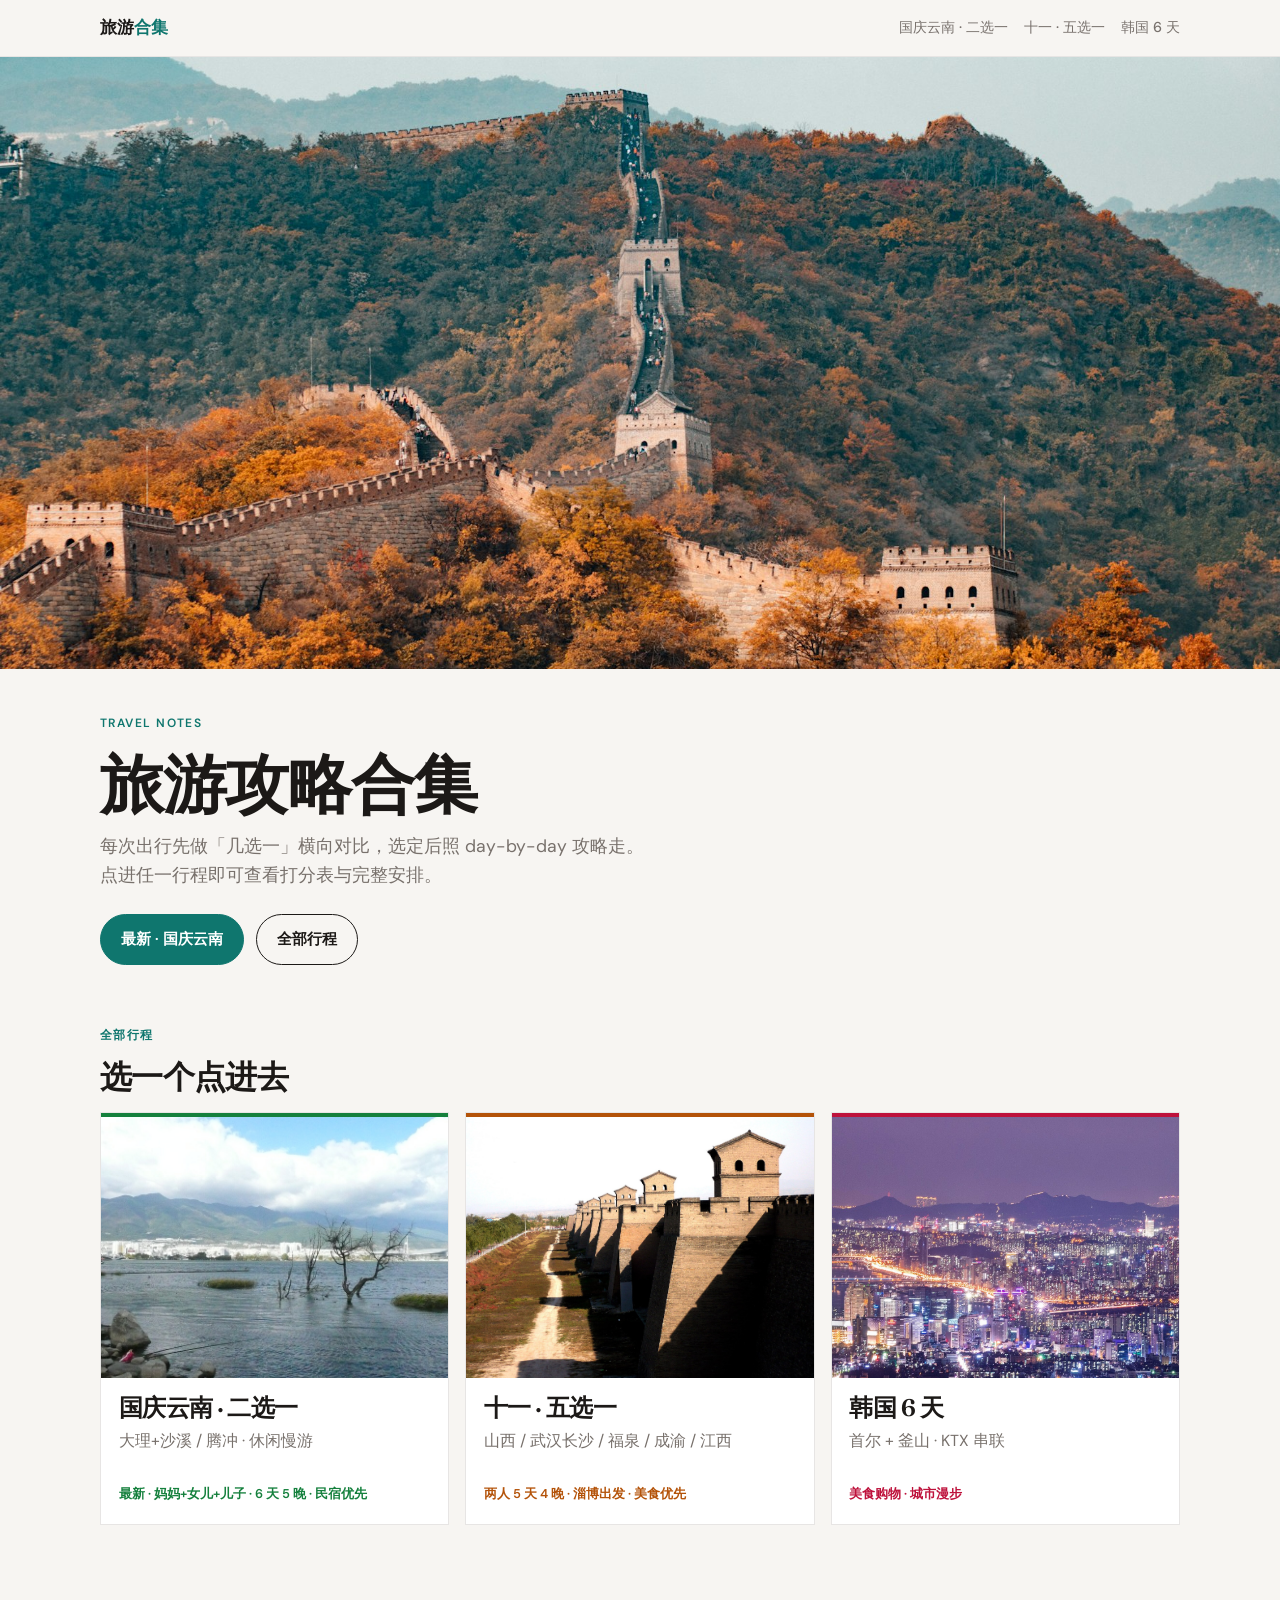
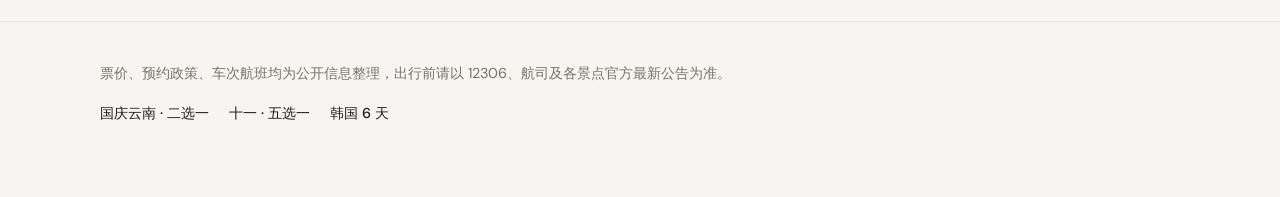
==== commit 89f5e6ed: "新增国庆云南二选一（大理+沙溪/腾冲），首页改为旅游总入口 - index.html 改为旅游合集入口，原五选一 hub 移至 shiyi-5x1.html - 新增 yunnan.html 对比页 " ====
--- a/index.html
+++ b/index.html
@@ -3,8 +3,8 @@
 <head>
   <meta charset="UTF-8">
   <meta name="viewport" content="width=device-width, initial-scale=1">
-  <title>2026 十一 · 五选一</title>
-  <meta name="description" content="淄博出发 · 两人同行 · 10.2—10.6 · 山西 / 武汉-长沙 / 福州-泉州 / 成都-重庆 / 江西 横向对比与完整攻略">
+  <title>旅游攻略合集</title>
+  <meta name="description" content="假期出行决策与完整攻略：2026 国庆云南二选一（大理+沙溪 / 腾冲）、2026 十一五选一、韩国首尔+釜山 6 天">
   <link rel="preconnect" href="https://fonts.googleapis.com">
   <link rel="preconnect" href="https://fonts.gstatic.com" crossorigin>
   <link href="https://fonts.googleapis.com/css2?family=DM+Sans:ital,opsz,wght@0,9..40,400;0,9..40,500;0,9..40,600;0,9..40,700;1,9..40,400&family=Fraunces:opsz,wght@9..144,500;9..144,600;9..144,700&display=swap" rel="stylesheet">
@@ -13,16 +13,14 @@
   <link rel="apple-touch-icon" href="./favicon-180.png">
   <link rel="stylesheet" href="assets/css/main.css">
 </head>
-<body data-theme="wuhan">
+<body>
   <header class="site-header">
     <div class="site-header__inner">
-      <a class="brand" href="index.html">十一<span>五选一</span></a>
-      <nav class="nav-links" aria-label="目的地">
-        <a href="shanxi.html">山西</a>
-        <a href="wuhan-changsha.html">武汉·长沙</a>
-        <a href="fuzhou-quanzhou.html">福州·泉州</a>
-        <a href="chengdu-chongqing.html">成都·重庆</a>
-        <a href="jiangxi.html">江西</a>
+      <a class="brand" href="index.html">旅游<span>合集</span></a>
+      <nav class="nav-links" aria-label="行程">
+        <a href="yunnan.html">国庆云南 · 二选一</a>
+        <a href="shiyi-5x1.html">十一 · 五选一</a>
+        <a href="korea.html">韩国 6 天</a>
       </nav>
     </div>
   </header>
@@ -32,226 +30,56 @@
       <img src="assets/images/home/hero.jpg" alt="秋日旅行中的古城街巷氛围" width="1800" height="1012" fetchpriority="high">
     </div>
     <div class="home-hero__copy">
-      <p class="eyebrow">National Day 2026</p>
-      <h1 class="display">2026 十一 · 五选一</h1>
-      <p class="lead">淄博出发 · 两人同行 · 10.2（周五）— 10.6（周二）· 5 天 4 晚<br>偏好：美食优先 + 自然风光 + 历史古迹 · 节奏适度</p>
+      <p class="eyebrow">Travel Notes</p>
+      <h1 class="display">旅游攻略合集</h1>
+      <p class="lead">每次出行先做「几选一」横向对比，选定后照 day-by-day 攻略走。<br>点进任一行程即可查看打分表与完整安排。</p>
       <div class="btn-group">
-        <a class="btn btn-primary" href="#compare">看对比</a>
-        <a class="btn" href="#destinations">直接选目的地</a>
+        <a class="btn btn-primary" href="yunnan.html">最新 · 国庆云南</a>
+        <a class="btn" href="#trips">全部行程</a>
       </div>
     </div>
   </section>
 
   <main>
-    <section class="section" id="verdict">
-      <div class="container reveal">
-        <p class="eyebrow">一句话结论</p>
-        <div class="verdict">
-          <p><strong>山西 ≥ 武汉-长沙 &gt; 福州-泉州 &gt; 江西 &gt; 成都-重庆</strong></p>
-          <p class="muted" style="margin-bottom:0">成渝垫底不是因为它不好，而是「十一 + 淄博出发」这个组合对它最不利（必须飞、机票溢价、人流全国顶流）。换个非节假日的周末飞过去吃，它就是第一名。江西是新加入的第五项：拌粉瓦罐汤便宜好吃、庐山正值秋凉，但路上要花 8—9 小时，综合略逊于福泉。</p>
-        </div>
-      </div>
-    </section>
-
-    <section class="section" id="compare" style="padding-top:0">
-      <div class="container reveal">
-        <p class="eyebrow">打分表 · 10 分制</p>
-        <h2>横向对比</h2>
-        <p class="muted">美食维度权重 ×2。分高 = 更适合这次行程。</p>
-        <div class="table-scroll">
-          <table class="score-table">
-            <thead>
-              <tr>
-                <th>维度</th>
-                <th>山西</th>
-                <th>武汉-长沙</th>
-                <th>福州-泉州</th>
-                <th>成都-重庆</th>
-                <th>江西</th>
-              </tr>
-            </thead>
-            <tbody>
-              <tr>
-                <td>交通便利（淄博出发）</td>
-                <td class="best">10 · 直达动车 4–4.5h / ¥220</td>
-                <td>7.5 · 直达武汉 6h / ¥530</td>
-                <td>6 · 高铁换乘 8–9.5h</td>
-                <td>6 · 需去济南飞</td>
-                <td>6.5 · 直达 G 8.9h / 中转 7.5h</td>
-              </tr>
-              <tr>
-                <td>美食密度 <span class="weight-note">×2</span></td>
-                <td>7 · 面食醋宇宙</td>
-                <td>9 · 过早+湘菜+茶颜</td>
-                <td>8.5 · 闽菜+泉州小吃</td>
-                <td class="best">10 · 火锅川菜天花板</td>
-                <td>7.5 · 拌粉瓦罐汤+赣菜</td>
-              </tr>
-              <tr>
-                <td>历史古迹</td>
-                <td class="best">10 · 晋祠/平遥/双林寺</td>
-                <td>8 · 两大省博国宝</td>
-                <td>8 · 世遗泉州</td>
-                <td>6.5 · 武侯祠/草堂</td>
-                <td>8 · 滕王阁/海昏侯</td>
-              </tr>
-              <tr>
-                <td>自然风光</td>
-                <td>6.5 · 城墙日落</td>
-                <td>7.5 · 东湖/岳麓山</td>
-                <td>8 · 鼓山/清源山</td>
-                <td>7 · 熊猫+山城夜景</td>
-                <td class="best">8.5 · 庐山+婺源晒秋</td>
-              </tr>
-              <tr>
-                <td>十一人流（高=松）</td>
-                <td>6 · 平遥很挤</td>
-                <td>5.5 · 长沙顶流</td>
-                <td class="best">7.5 · 相对温和</td>
-                <td>5 · 洪崖洞/熊猫顶流</td>
-                <td>7 · 南昌温和庐山略挤</td>
-              </tr>
-              <tr>
-                <td>预算友好</td>
-                <td class="best">9 · 两人约 ¥5k</td>
-                <td>8 · 约 ¥6.5–7k</td>
-                <td>7.5 · 约 ¥7k</td>
-                <td>6 · 约 ¥8k+</td>
-                <td>8 · 两人约 ¥6k</td>
-              </tr>
-              <tr>
-                <td>加权总分</td>
-                <td class="best">7.9</td>
-                <td>7.8</td>
-                <td>7.7</td>
-                <td>7.4</td>
-                <td>7.6</td>
-              </tr>
-            </tbody>
-          </table>
-        </div>
-      </div>
-    </section>
-
-    <section class="section" id="fit">
+    <section class="section" id="trips" style="padding-top:0">
       <div class="container">
-        <p class="eyebrow reveal">适合谁</p>
-        <h2 class="reveal">五个选项各自的「适合谁」</h2>
-        <div class="fit-grid">
-          <article class="fit-card reveal" style="--card-accent: var(--accent-shanxi)">
-            <h3>山西</h3>
-            <p>想省心省钱看震撼古迹就选它。动车直达 4.5 小时、¥220，下车就是宋构五代木建、彩塑、世遗古城。代价：美食偏主食，10 月初早晚 5–10℃ 要带薄羽绒。</p>
-          </article>
-          <article class="fit-card reveal" style="--card-accent: var(--accent-wuhan)">
-            <h3>武汉-长沙</h3>
-            <p>想吃得爽且内容丰富选它。过早 + 湘菜 + 夜宵密度极高，曾侯乙编钟和马王堆都是真·国宝。代价：长沙十一人流顶流，天气可能 30℃+，湘博要拼手速。</p>
-          </article>
-          <article class="fit-card reveal" style="--card-accent: var(--accent-fujian)">
-            <h3>福州-泉州</h3>
-            <p>想要最舒服均衡选它。天气最好、人流相对温和、小吃密度高、世遗古城适合慢逛。代价：路上花时间（单程 8–9.5h），古迹冲击力不如山西直接。</p>
-          </article>
-          <article class="fit-card reveal" style="--card-accent: var(--accent-chengyu)">
-            <h3>成都-重庆</h3>
-            <p>美食最强但十一最不划算。火锅川菜天花板无疑，但机票翻倍、景点人挤人、盆地多阴雨。<strong>建议留给普通周末</strong>，3 天飞一趟专门吃。</p>
-          </article>
-          <article class="fit-card reveal" style="--card-accent: var(--accent-jiangxi)">
-            <h3>江西</h3>
-            <p>想兼顾山水和便宜美食选它。庐山秋凉看云海瀑布，南昌拌粉瓦罐汤几块钱吃饱，海昏侯金器密度全国独一档。代价：路上 8—9 小时偏久，庐山十一上山要排队。</p>
-          </article>
-        </div>
-      </div>
-    </section>
-
-    <section class="section" id="destinations">
-      <div class="container">
-        <p class="eyebrow reveal">完整攻略</p>
-        <h2 class="reveal">进入目的地</h2>
+        <p class="eyebrow reveal">全部行程</p>
+        <h2 class="reveal">选一个点进去</h2>
         <div class="dest-grid">
-          <a class="dest-card reveal" href="shanxi.html" style="--card-accent: var(--accent-shanxi)">
+          <a class="dest-card reveal" href="yunnan.html" style="--card-accent: var(--accent-yunnan)">
+            <div class="dest-card__bar"></div>
+            <div class="dest-card__media">
+              <img src="assets/images/yunnan/hero.jpg" alt="大理洱海风光" loading="lazy" width="800" height="600">
+            </div>
+            <div class="dest-card__body">
+              <h3 class="dest-card__name">国庆云南 · 二选一</h3>
+              <p class="muted">大理+沙溪 / 腾冲 · 休闲慢游</p>
+              <span class="dest-card__tag">最新 · 妈妈+女儿+儿子 · 6 天 5 晚 · 民宿优先</span>
+            </div>
+          </a>
+          <a class="dest-card reveal" href="shiyi-5x1.html" style="--card-accent: var(--accent-shanxi)">
             <div class="dest-card__bar"></div>
             <div class="dest-card__media">
               <img src="assets/images/shanxi/hero.jpg" alt="平遥古城墙" loading="lazy" width="800" height="600">
             </div>
             <div class="dest-card__body">
-              <h3 class="dest-card__name">山西</h3>
-              <p class="muted">太原 + 平遥 · 古建彩塑</p>
-              <span class="dest-card__tag">两人约 ¥5k · 动车直达</span>
+              <h3 class="dest-card__name">十一 · 五选一</h3>
+              <p class="muted">山西 / 武汉长沙 / 福泉 / 成渝 / 江西</p>
+              <span class="dest-card__tag">两人 5 天 4 晚 · 淄博出发 · 美食优先</span>
             </div>
           </a>
-          <a class="dest-card reveal" href="wuhan-changsha.html" style="--card-accent: var(--accent-wuhan)">
+          <a class="dest-card reveal" href="korea.html" style="--card-accent: var(--accent-korea)">
             <div class="dest-card__bar"></div>
             <div class="dest-card__media">
-              <img src="assets/images/wuhan-changsha/hero.jpg" alt="武汉长江夜景" loading="lazy" width="800" height="600">
+              <img src="assets/images/korea/hero.jpg" alt="首尔城市风光" loading="lazy" width="800" height="600">
             </div>
             <div class="dest-card__body">
-              <h3 class="dest-card__name">武汉 · 长沙</h3>
-              <p class="muted">过早湘菜 · 双省博国宝</p>
-              <span class="dest-card__tag">两人约 ¥6.5–7k · 高铁直达</span>
-            </div>
-          </a>
-          <a class="dest-card reveal" href="fuzhou-quanzhou.html" style="--card-accent: var(--accent-fujian)">
-            <div class="dest-card__bar"></div>
-            <div class="dest-card__media">
-              <img src="assets/images/fuzhou-quanzhou/hero.jpg" alt="泉州开元寺双塔" loading="lazy" width="800" height="600">
-            </div>
-            <div class="dest-card__body">
-              <h3 class="dest-card__name">福州 · 泉州</h3>
-              <p class="muted">闽菜小吃 · 世遗慢逛</p>
-              <span class="dest-card__tag">两人约 ¥7k · 天气最舒服</span>
-            </div>
-          </a>
-          <a class="dest-card reveal" href="chengdu-chongqing.html" style="--card-accent: var(--accent-chengyu)">
-            <div class="dest-card__bar"></div>
-            <div class="dest-card__media">
-              <img src="assets/images/chengdu-chongqing/hero.jpg" alt="重庆洪崖洞夜景" loading="lazy" width="800" height="600">
-            </div>
-            <div class="dest-card__body">
-              <h3 class="dest-card__name">成都 · 重庆</h3>
-              <p class="muted">火锅熊猫 · 山城夜景</p>
-              <span class="dest-card__tag">两人约 ¥8k+ · 建议改周末</span>
-            </div>
-          </a>
-          <a class="dest-card reveal" href="jiangxi.html" style="--card-accent: var(--accent-jiangxi)">
-            <div class="dest-card__bar"></div>
-            <div class="dest-card__media">
-              <img src="assets/images/jiangxi/hero.jpg" alt="滕王阁暮色" loading="lazy" width="1920" height="1280">
-            </div>
-            <div class="dest-card__body">
-              <h3 class="dest-card__name">江西</h3>
-              <p class="muted">拌粉瓦罐汤 · 庐山秋色</p>
-              <span class="dest-card__tag">两人约 ¥6k · 高铁直达</span>
+              <h3 class="dest-card__name">韩国 6 天</h3>
+              <p class="muted">首尔 + 釜山 · KTX 串联</p>
+              <span class="dest-card__tag">美食购物 · 城市漫步</span>
             </div>
           </a>
         </div>
-      </div>
-    </section>
-
-    <section class="section" id="calendar">
-      <div class="container reveal">
-        <p class="eyebrow">无论选哪个</p>
-        <h2>通用行动日历</h2>
-        <ol class="timeline">
-          <li>
-            <time>现在（7–8 月）</time>
-            定下来选哪个 → 订酒店（十一价格只会涨，先订可取消的）
-          </li>
-          <li>
-            <time>9.18 前后</time>
-            12306 抢 10.2 去程票（预售期 15 天）；选成渝则盯机票
-          </li>
-          <li>
-            <time>9.22 前后</time>
-            抢 10.6 返程票
-          </li>
-          <li>
-            <time>9.26–9.28</time>
-            各景点预约窗口密集开启（熊猫基地、湖北/湖南省博、清源山等，详见各攻略）
-          </li>
-          <li>
-            <time>出发前 3 天</time>
-            核对天气预报，按攻略穿衣建议装箱
-          </li>
-        </ol>
       </div>
     </section>
   </main>
@@ -260,11 +88,9 @@
     <div class="container">
       <p>票价、预约政策、车次航班均为公开信息整理，出行前请以 12306、航司及各景点官方最新公告为准。</p>
       <div class="site-footer__links">
-        <a href="shanxi.html">山西攻略</a>
-        <a href="wuhan-changsha.html">武汉-长沙</a>
-        <a href="fuzhou-quanzhou.html">福州-泉州</a>
-        <a href="chengdu-chongqing.html">成都-重庆</a>
-        <a href="jiangxi.html">江西</a>
+        <a href="yunnan.html">国庆云南 · 二选一</a>
+        <a href="shiyi-5x1.html">十一 · 五选一</a>
+        <a href="korea.html">韩国 6 天</a>
       </div>
     </div>
   </footer>
--- a/assets/css/main.css
+++ b/assets/css/main.css
@@ -12,6 +12,10 @@
   --accent-fujian: #0369a1;
   --accent-chengyu: #c2410c;
   --accent-jiangxi: #166534;
+  --accent-korea: #be123c;
+  --accent-yunnan: #15803d;
+  --accent-yunnan-dali: #0e7490;
+  --accent-yunnan-tengchong: #a16207;
   --radius: 4px;
   --shadow: 0 12px 40px rgba(28, 25, 23, 0.08);
   --font-display: "Fraunces", "Songti SC", "Noto Serif SC", serif;
@@ -25,6 +29,10 @@
 body[data-theme="fujian"] { --accent: var(--accent-fujian); }
 body[data-theme="chengyu"] { --accent: var(--accent-chengyu); }
 body[data-theme="jiangxi"] { --accent: var(--accent-jiangxi); }
+body[data-theme="korea"] { --accent: var(--accent-korea); }
+body[data-theme="yunnan"] { --accent: var(--accent-yunnan); }
+body[data-theme="yunnan-dali"] { --accent: var(--accent-yunnan-dali); }
+body[data-theme="yunnan-tengchong"] { --accent: var(--accent-yunnan-tengchong); }
 
 *,
 *::before,
@@ -689,6 +697,48 @@
   color: var(--accent);
 }
 
+/* Day route maps (Leaflet) */
+.day-map {
+  height: 300px;
+  border: 1px solid var(--line);
+  border-radius: var(--radius);
+  margin-top: 0.75rem;
+  background: #e8e4df;
+}
+
+@media (min-width: 800px) {
+  .day-map { height: 340px; }
+}
+
+.map-pin {
+  background: none;
+  border: none;
+}
+
+.map-pin span {
+  display: flex;
+  align-items: center;
+  justify-content: center;
+  width: 26px;
+  height: 26px;
+  border-radius: 50%;
+  background: var(--accent);
+  color: #fff;
+  font: 700 13px/1 var(--font-body);
+  border: 2px solid #fff;
+  box-shadow: 0 1px 4px rgba(0, 0, 0, 0.35);
+}
+
+.map-pin--opt span {
+  background: #9ca3af;
+}
+
+.map-caption {
+  font-size: 0.85rem;
+  color: var(--muted);
+  margin: 0.4rem 0 0;
+}
+
 /* Reveal motion */
 .reveal {
   opacity: 0;
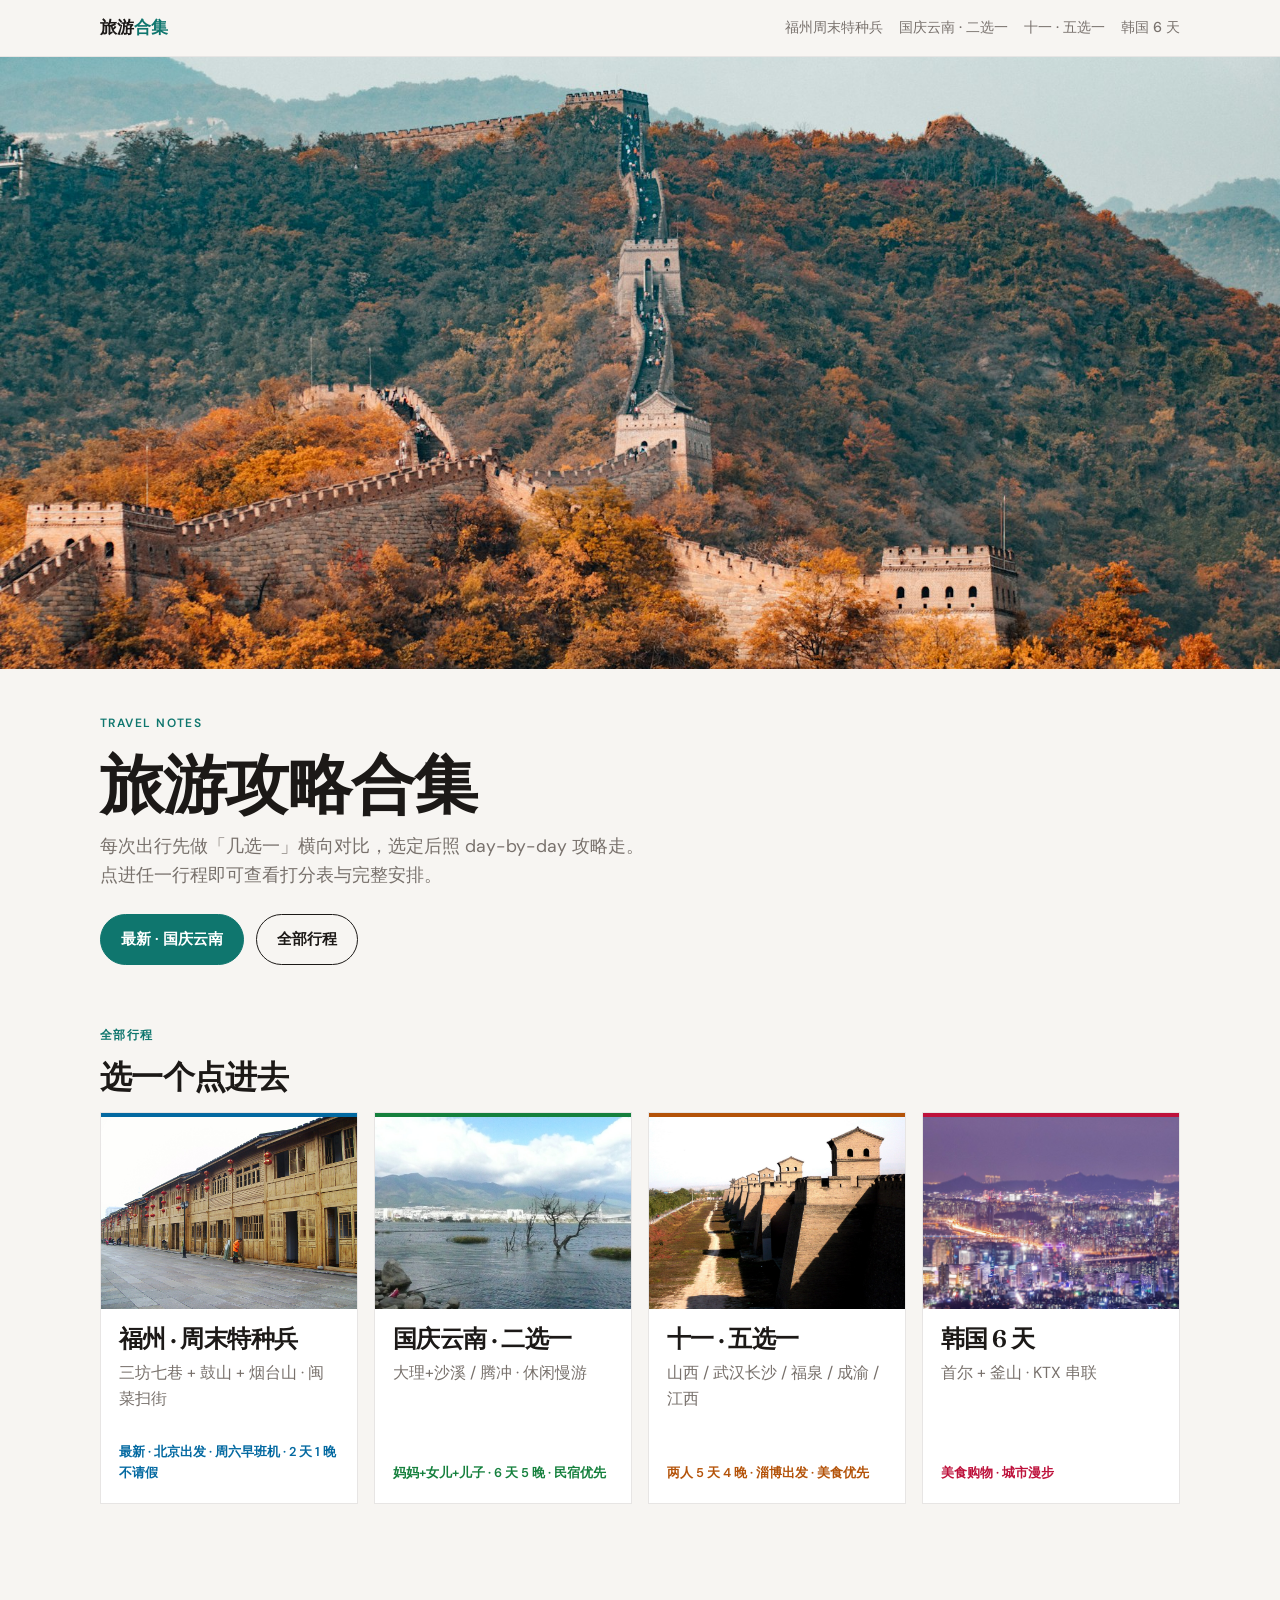
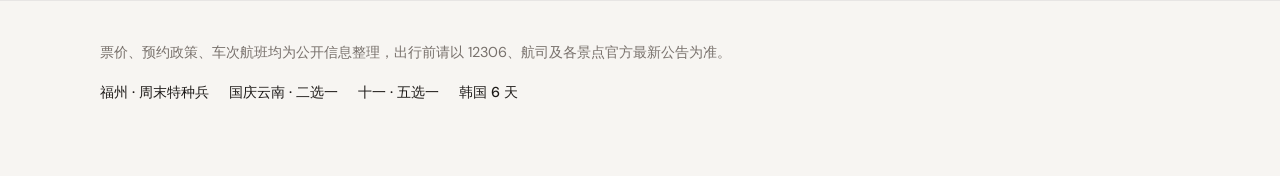
==== commit d37a10bc: "新增福州周末特种兵攻略（北京出发 2 天 1 晚）" ====
--- a/index.html
+++ b/index.html
@@ -4,7 +4,7 @@
   <meta charset="UTF-8">
   <meta name="viewport" content="width=device-width, initial-scale=1">
   <title>旅游攻略合集</title>
-  <meta name="description" content="假期出行决策与完整攻略：2026 国庆云南二选一（大理+沙溪 / 腾冲）、2026 十一五选一、韩国首尔+釜山 6 天">
+  <meta name="description" content="假期出行决策与完整攻略：福州周末特种兵（北京出发 2 天 1 晚）、2026 国庆云南二选一（大理+沙溪 / 腾冲）、2026 十一五选一、韩国首尔+釜山 6 天">
   <link rel="preconnect" href="https://fonts.googleapis.com">
   <link rel="preconnect" href="https://fonts.gstatic.com" crossorigin>
   <link href="https://fonts.googleapis.com/css2?family=DM+Sans:ital,opsz,wght@0,9..40,400;0,9..40,500;0,9..40,600;0,9..40,700;1,9..40,400&family=Fraunces:opsz,wght@9..144,500;9..144,600;9..144,700&display=swap" rel="stylesheet">
@@ -16,11 +16,12 @@
 <body>
   <header class="site-header">
     <div class="site-header__inner">
-      <a class="brand" href="index.html">旅游<span>合集</span></a>
+      <a class="brand" href="./">旅游<span>合集</span></a>
       <nav class="nav-links" aria-label="行程">
-        <a href="yunnan.html">国庆云南 · 二选一</a>
-        <a href="shiyi-5x1.html">十一 · 五选一</a>
-        <a href="korea.html">韩国 6 天</a>
+        <a href="fuzhou-weekend">福州周末特种兵</a>
+        <a href="yunnan">国庆云南 · 二选一</a>
+        <a href="shiyi-5x1">十一 · 五选一</a>
+        <a href="korea">韩国 6 天</a>
       </nav>
     </div>
   </header>
@@ -34,7 +35,7 @@
       <h1 class="display">旅游攻略合集</h1>
       <p class="lead">每次出行先做「几选一」横向对比，选定后照 day-by-day 攻略走。<br>点进任一行程即可查看打分表与完整安排。</p>
       <div class="btn-group">
-        <a class="btn btn-primary" href="yunnan.html">最新 · 国庆云南</a>
+        <a class="btn btn-primary" href="yunnan">最新 · 国庆云南</a>
         <a class="btn" href="#trips">全部行程</a>
       </div>
     </div>
@@ -46,7 +47,18 @@
         <p class="eyebrow reveal">全部行程</p>
         <h2 class="reveal">选一个点进去</h2>
         <div class="dest-grid">
-          <a class="dest-card reveal" href="yunnan.html" style="--card-accent: var(--accent-yunnan)">
+          <a class="dest-card reveal" href="fuzhou-weekend" style="--card-accent: var(--accent-fujian)">
+            <div class="dest-card__bar"></div>
+            <div class="dest-card__media">
+              <img src="assets/images/fuzhou-quanzhou/sanfang.jpg" alt="福州三坊七巷" loading="lazy" width="800" height="600">
+            </div>
+            <div class="dest-card__body">
+              <h3 class="dest-card__name">福州 · 周末特种兵</h3>
+              <p class="muted">三坊七巷 + 鼓山 + 烟台山 · 闽菜扫街</p>
+              <span class="dest-card__tag">最新 · 北京出发 · 周六早班机 · 2 天 1 晚不请假</span>
+            </div>
+          </a>
+          <a class="dest-card reveal" href="yunnan" style="--card-accent: var(--accent-yunnan)">
             <div class="dest-card__bar"></div>
             <div class="dest-card__media">
               <img src="assets/images/yunnan/hero.jpg" alt="大理洱海风光" loading="lazy" width="800" height="600">
@@ -54,10 +66,10 @@
             <div class="dest-card__body">
               <h3 class="dest-card__name">国庆云南 · 二选一</h3>
               <p class="muted">大理+沙溪 / 腾冲 · 休闲慢游</p>
-              <span class="dest-card__tag">最新 · 妈妈+女儿+儿子 · 6 天 5 晚 · 民宿优先</span>
+              <span class="dest-card__tag">妈妈+女儿+儿子 · 6 天 5 晚 · 民宿优先</span>
             </div>
           </a>
-          <a class="dest-card reveal" href="shiyi-5x1.html" style="--card-accent: var(--accent-shanxi)">
+          <a class="dest-card reveal" href="shiyi-5x1" style="--card-accent: var(--accent-shanxi)">
             <div class="dest-card__bar"></div>
             <div class="dest-card__media">
               <img src="assets/images/shanxi/hero.jpg" alt="平遥古城墙" loading="lazy" width="800" height="600">
@@ -68,7 +80,7 @@
               <span class="dest-card__tag">两人 5 天 4 晚 · 淄博出发 · 美食优先</span>
             </div>
           </a>
-          <a class="dest-card reveal" href="korea.html" style="--card-accent: var(--accent-korea)">
+          <a class="dest-card reveal" href="korea" style="--card-accent: var(--accent-korea)">
             <div class="dest-card__bar"></div>
             <div class="dest-card__media">
               <img src="assets/images/korea/hero.jpg" alt="首尔城市风光" loading="lazy" width="800" height="600">
@@ -88,9 +100,10 @@
     <div class="container">
       <p>票价、预约政策、车次航班均为公开信息整理，出行前请以 12306、航司及各景点官方最新公告为准。</p>
       <div class="site-footer__links">
-        <a href="yunnan.html">国庆云南 · 二选一</a>
-        <a href="shiyi-5x1.html">十一 · 五选一</a>
-        <a href="korea.html">韩国 6 天</a>
+        <a href="fuzhou-weekend">福州 · 周末特种兵</a>
+        <a href="yunnan">国庆云南 · 二选一</a>
+        <a href="shiyi-5x1">十一 · 五选一</a>
+        <a href="korea">韩国 6 天</a>
       </div>
     </div>
   </footer>
